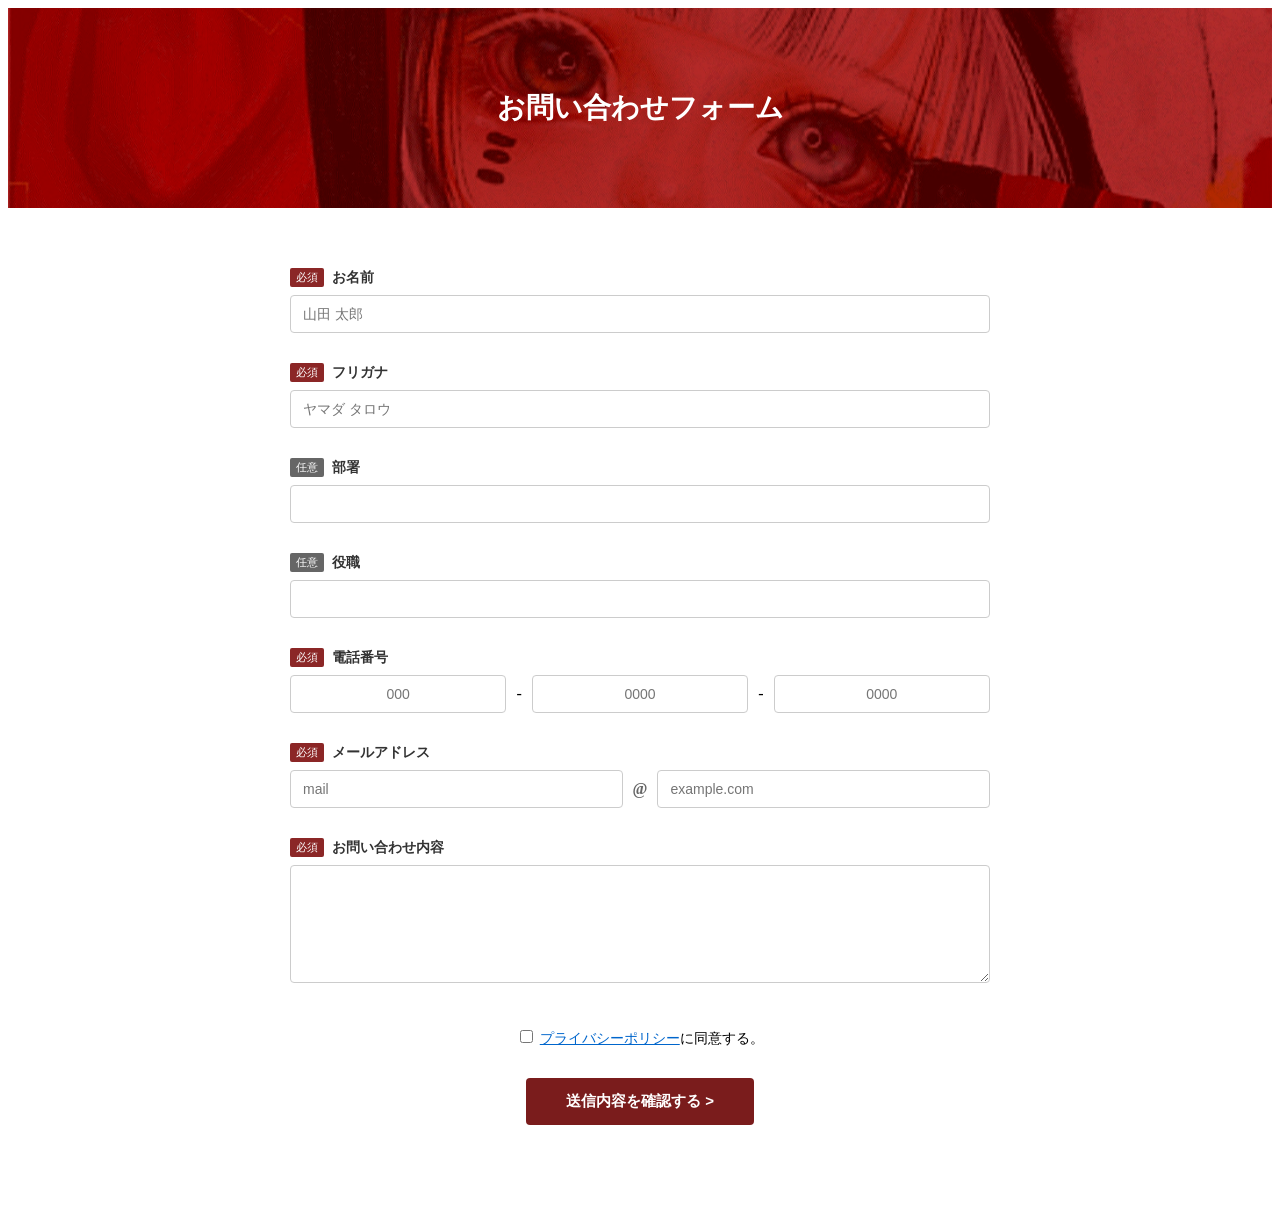
==== contact/index.html @ 7a07dc01 "Add files via upload" ====
<!DOCTYPE html>
<html lang="ja">
<head>
  <meta charset="UTF-8">
  <meta name="viewport" content="width=device-width, initial-scale=1.0">
  <title>お問い合わせ - Atelier</title>
  <!-- 既存のCSSやSCSSの読み込み（パスは環境に合わせて調整してください） -->
  <link rel="stylesheet" href="style.css">
</head>
<body>
  <!-- お問い合わせフォームのメイン部分 -->
  <main class="contact-page">
    
    <!-- ページ上部のタイトル部分 -->
    <div class="contact-hero">
      <h1>お問い合わせフォーム</h1>
    </div>

    <!-- フォーム本体 -->
    <form class="contact-form" action="#" method="POST">
      
      <!-- お名前 -->
      <div class="form-item">
        <div class="form-label-area">
          <span class="required">必須</span>
          <label for="name">お名前</label>
        </div>
        <input type="text" id="name" placeholder="山田 太郎">
      </div>

      <!-- フリガナ -->
      <div class="form-item">
        <div class="form-label-area">
          <span class="required">必須</span>
          <label for="kana">フリガナ</label>
        </div>
        <input type="text" id="kana" placeholder="ヤマダ タロウ">
      </div>

      <!-- 部署 -->
      <div class="form-item">
        <div class="form-label-area">
          <span class="optional">任意</span>
          <label for="department">部署</label>
        </div>
        <input type="text" id="department" placeholder="">
      </div>

      <!-- 役職 -->
      <div class="form-item">
        <div class="form-label-area">
          <span class="optional">任意</span>
          <label for="position">役職</label>
        </div>
        <input type="text" id="position" placeholder="">
      </div>

      <!-- 電話番号 -->
      <div class="form-item">
        <div class="form-label-area">
          <span class="required">必須</span>
          <label>電話番号</label>
        </div>
        <div class="tel-inputs">
          <input type="text" placeholder="000" maxlength="4">-
          <input type="text" placeholder="0000" maxlength="4">-
          <input type="text" placeholder="0000" maxlength="4">
        </div>
      </div>

      <!-- メールアドレス -->
      <div class="form-item">
        <div class="form-label-area">
          <span class="required">必須</span>
          <label>メールアドレス</label>
        </div>
        <div class="email-inputs">
          <input type="email" placeholder="mail">
          <span class="at">@</span>
          <input type="text" placeholder="example.com">
        </div>
      </div>

      <!-- お問い合わせ内容 -->
      <div class="form-item">
        <div class="form-label-area">
          <span class="required">必須</span>
          <label for="message">お問い合わせ内容</label>
        </div>
        <textarea id="message" rows="6"></textarea>
      </div>

      <!-- プライバシーポリシー同意 -->
      <div class="form-privacy">
        <label>
          <input type="checkbox"> <a href="#" target="_blank">プライバシーポリシー</a>に同意する。
        </label>
      </div>

      <!-- 送信ボタン -->
      <div class="form-submit">
        <button type="submit">送信内容を確認する ></button>
      </div>

    </form>
  </main>

</body>
</html>
---- contact/style.css ----
/* 全体のコンテナ */
.contact-page {
  width: 100%;
  padding-bottom: 80px;
}

/* ヘッダー画像・タイトル部分 */
.contact-hero {
  background-image: url('images/obi2.png'); /* サンプルの背景画像に合わせて調整 */
  background-size: cover;
  background-position: center;
  height: 200px;
  display: flex;
  align-items: center;
  justify-content: center;
  position: relative;
}
.contact-hero::after {
  content: '';
  position: absolute;
  top: 0; left: 0; width: 100%; height: 100%;
}
.contact-hero h1 {
  color: #ffffff;
  font-size: 28px;
  font-weight: bold;
  z-index: 1;
}

/* フォーム全体の外枠 */
.contact-form {
  max-width: 700px;
  margin: 60px auto 0;
  padding: 0 20px;
}

/* 各入力項目の行 */
.contact-form .form-item {
  margin-bottom: 30px;
}

/* 必須・任意ラベルのエリア */
.form-label-area {
  display: flex;
  align-items: center;
  gap: 8px;
  margin-bottom: 8px;
}

/* 必須タグ（赤茶色系） */
.required {
  background-color: #8B2626;
  color: #ffffff;
  font-size: 11px;
  padding: 2px 6px;
  border-radius: 2px;
}

/* 任意タグ（グレー系） */
.optional {
  background-color: #666666;
  color: #ffffff;
  font-size: 11px;
  padding: 2px 6px;
  border-radius: 2px;
}

.form-label-area label {
  font-size: 14px;
  font-weight: bold;
  color: #333333;
}

/* 入力欄（テキストボックス・テキストエリア）の共通デザイン */
.contact-form input[type="text"],
.contact-form input[type="email"],
.contact-form textarea {
  width: 100%;
  padding: 10px 12px;
  border: 1px solid #cccccc;
  border-radius: 4px;
  font-size: 14px;
  box-sizing: border-box;
  outline: none;
}
.contact-form input:focus,
.contact-form textarea:focus {
  border-color: #8B2626;
}

/* 電話番号の3分割レイアウト */
.tel-inputs {
  display: flex;
  align-items: center;
  gap: 10px;
}
.tel-inputs input {
  text-align: center;
}

/* メールアドレスのレイアウト (@マーク挟み) */
.email-inputs {
  display: flex;
  align-items: center;
  gap: 10px;
}
.email-inputs .at {
  color: #666666;
  font-weight: bold;
}

/* プライバシーポリシー */
.form-privacy {
  text-align: center;
  margin: 40px 0 30px;
  font-size: 14px;
}
.form-privacy a {
  color: #0066cc;
  text-decoration: underline;
}

/* 送信ボタン（ワインレッド系のボタン） */
.form-submit {
  text-align: center;
}
.form-submit button {
  background-color: #7A1C1C;
  color: #ffffff;
  border: none;
  padding: 14px 40px;
  font-size: 15px;
  font-weight: bold;
  border-radius: 4px;
  cursor: pointer;
  transition: opacity 0.3s;
}
.form-submit button:hover {
  opacity: 0.8;
}
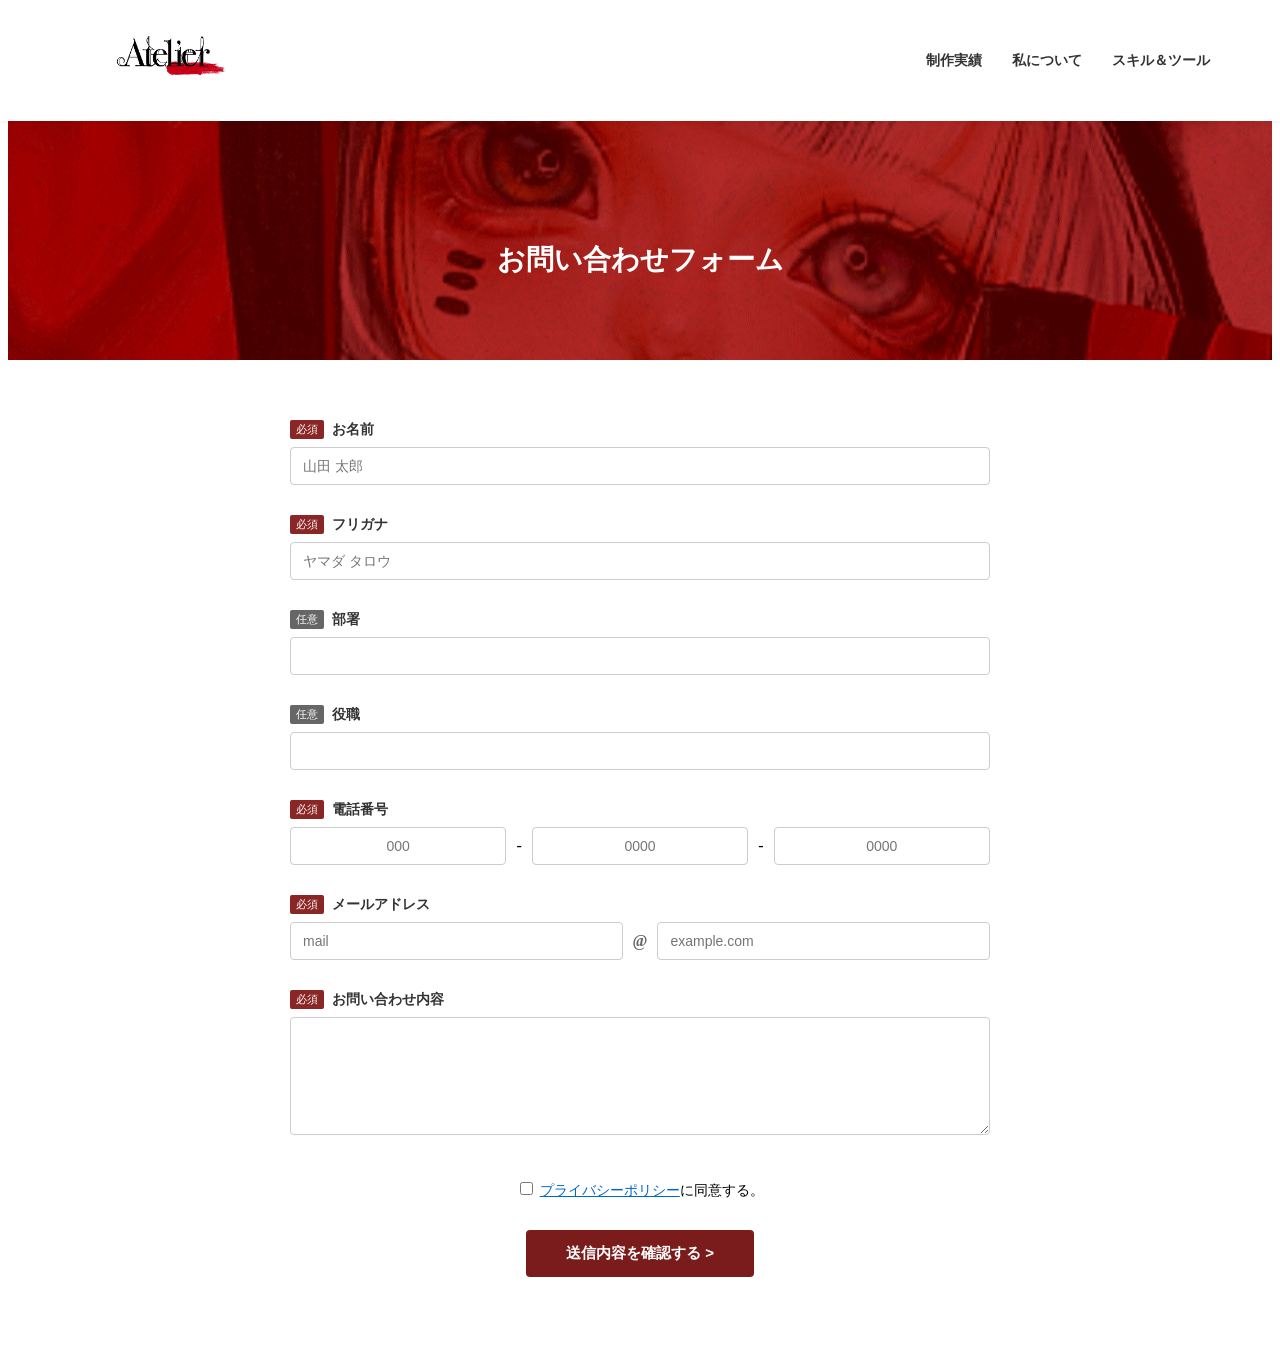
==== commit fc2822e5: "Add files via upload" ====
--- a/contact/index.html
+++ b/contact/index.html
@@ -8,6 +8,43 @@
   <link rel="stylesheet" href="style.css">
 </head>
 <body>
+      <header class="site-header">
+        <div class="header-container">
+            <!-- ロゴ -->
+            <h1 class="logo">
+                <a href="index.html"><img src="images/header.png" alt="Atelier"></a>
+            </h1>
+            
+            <!-- PC用のナビゲーション -->
+            <nav class="header-nav">
+                <ul>
+                    <li><a href="#works">制作実績</a></li>
+                    <li><a href="#about">私について</a></li>
+                    <li><a href="#skills">スキル＆ツール</a></li>
+                </ul>
+            </nav>
+            
+            <!-- スマホ用のハンバーガーメニュー（三本線） -->
+            <div class="hamburger-menu">
+                <span></span>
+                <span></span>
+                <span></span>
+            </div>
+        </div>
+
+        <!-- スマホ用のドロワーメニュー -->
+        <div class="sp-menu">
+            <div class="sp-menu-content">
+                <ul class="sp-menu-list">
+                    <li><a href="https://hi36ro2akxx-pixel.github.io/ponzuuuuuu/#works">制作実績</a></li>
+                    <li><a href="#https://hi36ro2akxx-pixel.github.io/ponzuuuuuu/#about">私について</a></li>
+                    <li><a href="#https://hi36ro2akxx-pixel.github.io/ponzuuuuuu/#skills">スキル＆ツール</a></li>
+                </ul>
+                
+            </div>
+        </div>
+    </header>
+
   <!-- お問い合わせフォームのメイン部分 -->
   <main class="contact-page">
     
--- a/contact/style.css
+++ b/contact/style.css
@@ -137,4 +137,164 @@
 }
 .form-submit button:hover {
   opacity: 0.8;
+}
+
+/* ヘッダー全体を上部に固定し、背景を白くする */
+header.site-header,
+.site-header {
+  position: fixed;
+  top: 0;
+  left: 0;
+  width: 100%;
+  background-color: #ffffff;
+  z-index: 999;
+  box-shadow: 0 2px 4px rgba(0,0,0,0.05); /* うっすら影をつけて見栄えを良くする */
+}
+
+/* ヘッダーの中身を左右に配置するコンテナ */
+.header-container {
+  max-width: 1200px;
+  margin: 0 auto;
+  padding: 15px 30px;
+  display: flex;
+  align-items: center;
+  justify-content: space-between; /* 左右に分ける */
+  box-sizing: border-box;
+}
+
+/* ロゴのサイズ調整 */
+.logo img {
+  height: 40px; /* お好みの高さに調整してください */
+  width: auto;
+}
+
+/* PC用のナビゲーションを横並びにする */
+.header-nav ul {
+  display: flex;
+  align-items: center;
+  list-style: none;
+  gap: 30px; /* メニュー同士の間隔 */
+  margin: 0;
+  padding: 0;
+}
+
+.header-nav a {
+  text-decoration: none;
+  color: #333333;
+  font-size: 14px;
+  font-weight: bold;
+}
+
+/* 右端の赤いお問い合わせボタンのデザイン */
+.header-contact-btn {
+  background-color: #8B2626; /* 赤茶色のボタン */
+  color: #ffffff !important;
+  padding: 10px 20px;
+  border-radius: 4px;
+  display: flex;
+  align-items: center;
+  gap: 8px;
+  transition: opacity 0.3s;
+}
+
+.header-contact-btn:hover {
+  opacity: 0.8;
+}
+
+/* 固定したヘッダーの下にコンテンツが潜り込まないようにする余白 */
+body {
+  margin-top: 80px; /* ヘッダーの高さに合わせて調整 */
+}
+
+/* --- スマホ用の基本設定（画面幅が狭いとき） --- */
+
+/* デフォルト（PC表示）ではスマホ用ボタンやメニューを非表示にする */
+.header-contact-btn-sp,
+.hamburger-menu,
+.sp-menu {
+  display: none;
+}
+
+/* 画面幅が狭い場合（例: 768px以下）の切り替え */
+@media screen and (max-width: 768px) {
+  
+  /* PC用のメニューを非表示にする */
+  .header-nav {
+    display: none;
+  }
+
+  /* スマホ用のお問い合わせボタンを表示する（必要に応じて） */
+  .header-contact-btn-sp {
+    display: inline-flex;
+    align-items: center;
+    background-color: #8B2626;
+    color: #ffffff;
+    padding: 8px 12px;
+    font-size: 12px;
+    border-radius: 4px;
+    text-decoration: none;
+    gap: 4px;
+  }
+
+  /* ハンバーガーメニュー（三本線）を表示する */
+  .hamburger-menu {
+    display: flex;
+    flex-direction: column;
+    justify-content: space-between;
+    width: 28px;
+    height: 20px;
+    cursor: pointer;
+    z-index: 1000;
+  }
+
+  .hamburger-menu span {
+    display: block;
+    width: 100%;
+    height: 2px;
+    background-color: #333333;
+    transition: 0.3s;
+  }
+
+  /* スマホ用ドロワーメニュー（三本線を押したときに開く全画面などのメニュー） */
+  .sp-menu {
+    position: fixed;
+    top: 0;
+    right: -100%; /* 初期状態では画面の外に隠しておく */
+    width: 100%;
+    height: 100vh;
+    background-color: rgba(255, 255, 255, 0.95);
+    display: flex;
+    justify-content: center;
+    align-items: center;
+    transition: right 0.3s ease;
+    z-index: 998;
+  }
+
+  /* メニューが開いたときのクラス（JavaScriptなどで付与する場合） */
+  .sp-menu.is-active {
+    right: 0;
+  }
+
+  .sp-menu-content {
+    text-align: center;
+  }
+
+  .sp-menu-contact-btn {
+    display: inline-flex;
+    align-items: center;
+    background-color: #8B2626;
+    color: #ffffff;
+    padding: 12px 24px;
+    font-size: 16px;
+    border-radius: 4px;
+    text-decoration: none;
+    gap: 8px;
+  }
+}
+/* body全体、またはお問い合わせページのメインビジュアルに上の余白を空ける */
+body {
+  margin-top: 80px; /* ヘッダーの高さに合わせて（70px〜90px程度で調整） */
+}
+.contact-hero {
+  padding-top: 80px; /* ヘッダーが被らないように十分な余白を空ける（数値はヘッダーの高さに合わせて調整） */
 }
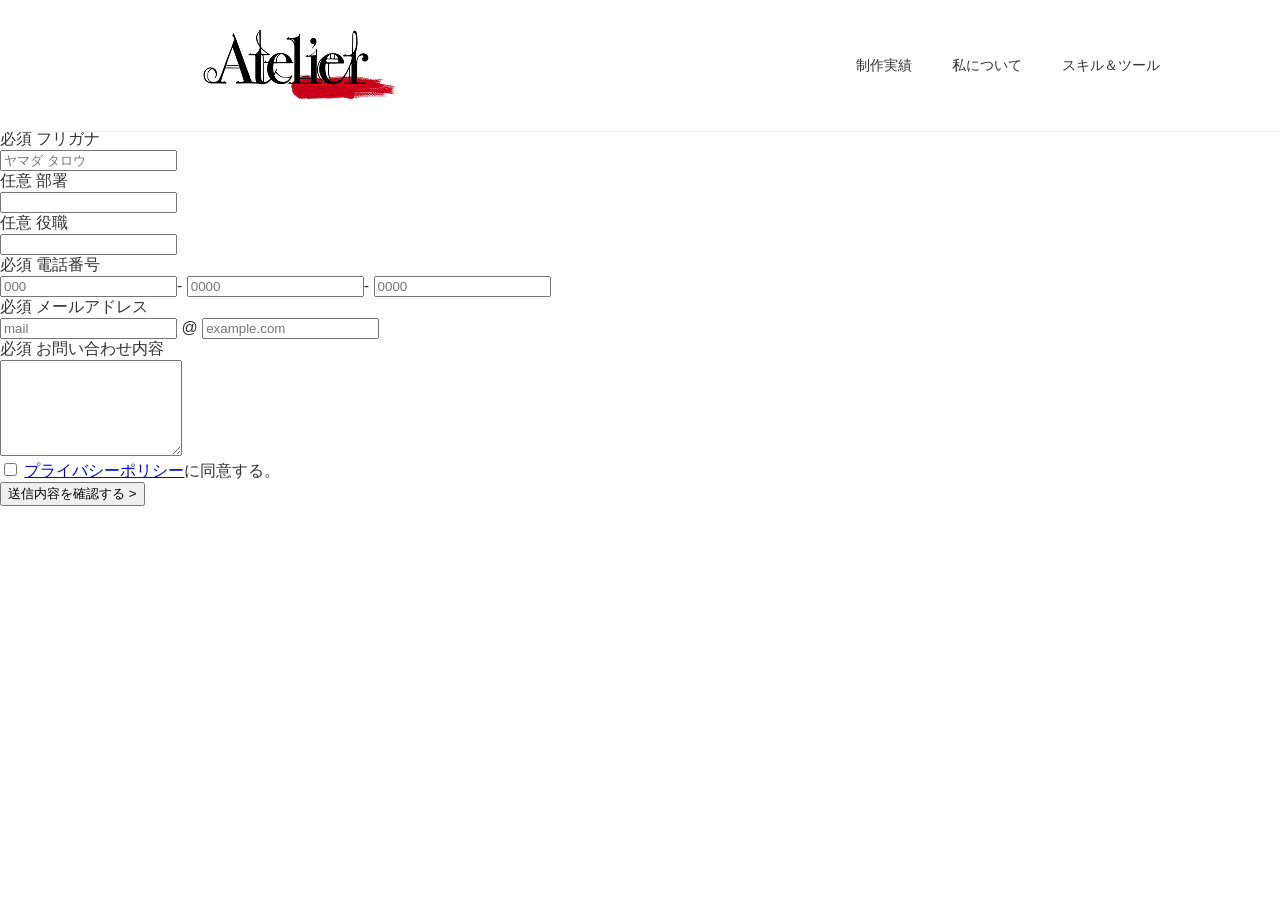
==== commit 95a46400: "Add files via upload" ====
--- a/contact/index.html
+++ b/contact/index.html
@@ -4,27 +4,27 @@
   <meta charset="UTF-8">
   <meta name="viewport" content="width=device-width, initial-scale=1.0">
   <title>お問い合わせ - Atelier</title>
-  <!-- 既存のCSSやSCSSの読み込み（パスは環境に合わせて調整してください） -->
-  <link rel="stylesheet" href="style.css">
+  <link rel="stylesheet" href="../style.css">
 </head>
 <body>
-      <header class="site-header">
+    <!-- ヘッダー -->
+    <header class="site-header">
         <div class="header-container">
             <!-- ロゴ -->
             <h1 class="logo">
-                <a href="index.html"><img src="images/header.png" alt="Atelier"></a>
+                <a href="../index.html"><img src="../images/images/header.png" alt="Atelier"></a>
             </h1>
             
             <!-- PC用のナビゲーション -->
             <nav class="header-nav">
                 <ul>
-                    <li><a href="#works">制作実績</a></li>
-                    <li><a href="#about">私について</a></li>
-                    <li><a href="#skills">スキル＆ツール</a></li>
+                    <li><a href="../index.html#works">制作実績</a></li>
+                    <li><a href="../index.html#about">私について</a></li>
+                    <li><a href="../index.html#skills">スキル＆ツール</a></li>
                 </ul>
             </nav>
             
-            <!-- スマホ用のハンバーガーメニュー（三本線） -->
+            <!-- スマホ用のハンバーガーメニュー -->
             <div class="hamburger-menu">
                 <span></span>
                 <span></span>
@@ -36,111 +36,112 @@
         <div class="sp-menu">
             <div class="sp-menu-content">
                 <ul class="sp-menu-list">
-                    <li><a href="https://hi36ro2akxx-pixel.github.io/ponzuuuuuu/#works">制作実績</a></li>
-                    <li><a href="#https://hi36ro2akxx-pixel.github.io/ponzuuuuuu/#about">私について</a></li>
-                    <li><a href="#https://hi36ro2akxx-pixel.github.io/ponzuuuuuu/#skills">スキル＆ツール</a></li>
+                    <li><a href="../index.html#works">制作実績</a></li>
+                    <li><a href="../index.html#about">私について</a></li>
+                    <li><a href="../index.html#skills">スキル＆ツール</a></li>
                 </ul>
-                
             </div>
         </div>
     </header>
 
-  <!-- お問い合わせフォームのメイン部分 -->
-  <main class="contact-page">
-    
-    <!-- ページ上部のタイトル部分 -->
-    <div class="contact-hero">
-      <h1>お問い合わせフォーム</h1>
-    </div>
+    <!-- お問い合わせフォームのメイン部分 -->
+    <main class="contact-page">
+        
+        <!-- ページ上部のタイトル部分 -->
+        <div class="contact-hero">
+            <h1>お問い合わせフォーム</h1>
+        </div>
 
-    <!-- フォーム本体 -->
-    <form class="contact-form" action="#" method="POST">
-      
-      <!-- お名前 -->
-      <div class="form-item">
-        <div class="form-label-area">
-          <span class="required">必須</span>
-          <label for="name">お名前</label>
-        </div>
-        <input type="text" id="name" placeholder="山田 太郎">
-      </div>
+        <!-- フォーム本体 -->
+        <form class="contact-form" action="#" method="POST">
+            
+            <!-- お名前 -->
+            <div class="form-item">
+                <div class="form-label-area">
+                    <span class="required">必須</span>
+                    <label for="name">お名前</label>
+                </div>
+                <input type="text" id="name" placeholder="山田 太郎">
+            </div>
 
-      <!-- フリガナ -->
-      <div class="form-item">
-        <div class="form-label-area">
-          <span class="required">必須</span>
-          <label for="kana">フリガナ</label>
-        </div>
-        <input type="text" id="kana" placeholder="ヤマダ タロウ">
-      </div>
+            <!-- フリガナ -->
+            <div class="form-item">
+                <div class="form-label-area">
+                    <span class="required">必須</span>
+                    <label for="kana">フリガナ</label>
+                </div>
+                <input type="text" id="kana" placeholder="ヤマダ タロウ">
+            </div>
 
-      <!-- 部署 -->
-      <div class="form-item">
-        <div class="form-label-area">
-          <span class="optional">任意</span>
-          <label for="department">部署</label>
-        </div>
-        <input type="text" id="department" placeholder="">
-      </div>
+            <!-- 部署 -->
+            <div class="form-item">
+                <div class="form-label-area">
+                    <span class="optional">任意</span>
+                    <label for="department">部署</label>
+                </div>
+                <input type="text" id="department" placeholder="">
+            </div>
 
-      <!-- 役職 -->
-      <div class="form-item">
-        <div class="form-label-area">
-          <span class="optional">任意</span>
-          <label for="position">役職</label>
-        </div>
-        <input type="text" id="position" placeholder="">
-      </div>
+            <!-- 役職 -->
+            <div class="form-item">
+                <div class="form-label-area">
+                    <span class="optional">任意</span>
+                    <label for="position">役職</label>
+                </div>
+                <input type="text" id="position" placeholder="">
+            </div>
 
-      <!-- 電話番号 -->
-      <div class="form-item">
-        <div class="form-label-area">
-          <span class="required">必須</span>
-          <label>電話番号</label>
-        </div>
-        <div class="tel-inputs">
-          <input type="text" placeholder="000" maxlength="4">-
-          <input type="text" placeholder="0000" maxlength="4">-
-          <input type="text" placeholder="0000" maxlength="4">
-        </div>
-      </div>
+            <!-- 電話番号 -->
+            <div class="form-item">
+                <div class="form-label-area">
+                    <span class="required">必須</span>
+                    <label>電話番号</label>
+                </div>
+                <div class="tel-inputs">
+                    <input type="text" placeholder="000" maxlength="4">-
+                    <input type="text" placeholder="0000" maxlength="4">-
+                    <input type="text" placeholder="0000" maxlength="4">
+                </div>
+            </div>
 
-      <!-- メールアドレス -->
-      <div class="form-item">
-        <div class="form-label-area">
-          <span class="required">必須</span>
-          <label>メールアドレス</label>
-        </div>
-        <div class="email-inputs">
-          <input type="email" placeholder="mail">
-          <span class="at">@</span>
-          <input type="text" placeholder="example.com">
-        </div>
-      </div>
+            <!-- メールアドレス -->
+            <div class="form-item">
+                <div class="form-label-area">
+                    <span class="required">必須</span>
+                    <label>メールアドレス</label>
+                </div>
+                <div class="email-inputs">
+                    <input type="email" placeholder="mail">
+                    <span class="at">@</span>
+                    <input type="text" placeholder="example.com">
+                </div>
+            </div>
 
-      <!-- お問い合わせ内容 -->
-      <div class="form-item">
-        <div class="form-label-area">
-          <span class="required">必須</span>
-          <label for="message">お問い合わせ内容</label>
-        </div>
-        <textarea id="message" rows="6"></textarea>
-      </div>
+            <!-- お問い合わせ内容 -->
+            <div class="form-item">
+                <div class="form-label-area">
+                    <span class="required">必須</span>
+                    <label for="message">お問い合わせ内容</label>
+                </div>
+                <textarea id="message" rows="6"></textarea>
+            </div>
 
-      <!-- プライバシーポリシー同意 -->
-      <div class="form-privacy">
-        <label>
-          <input type="checkbox"> <a href="#" target="_blank">プライバシーポリシー</a>に同意する。
-        </label>
-      </div>
+            <!-- プライバシーポリシー同意 -->
+            <div class="form-privacy">
+                <label>
+                    <input type="checkbox"> <a href="#" target="_blank">プライバシーポリシー</a>に同意する。
+                </label>
+            </div>
 
-      <!-- 送信ボタン -->
-      <div class="form-submit">
-        <button type="submit">送信内容を確認する ></button>
-      </div>
+            <!-- 送信ボタン -->
+            <div class="form-submit">
+                <button type="submit">送信内容を確認する ></button>
+            </div>
 
-    </form>
-  </main>
+        </form>
+    </main>
 
+    <!-- JSファイルの読み込み -->
+    <script src="../script.js"></script>
 </body>
 </html>
--- a/style.css
+++ b/style.css
@@ -0,0 +1,2047 @@
+/* ==========================
+   全体の基本設定
+========================== */
+body {
+    margin: 0;
+    font-family: "Hiragino Kaku Gothic ProN", "Meiryo", sans-serif;
+    color: #333;
+    background-color: #fff;
+}
+
+/* ==========================
+   ヘッダーのデザイン
+========================== */
+.header {
+    display: flex;
+    justify-content: space-between;
+    align-items: center;
+    padding: 20px 56px; 
+    background-color: #ffffff;
+    border-bottom: 1px solid #eee;
+    position: relative; 
+    z-index: 10; /* 他の要素より手前に表示 */
+}
+
+.logo img {
+    display: block;
+    max-height: 40px; 
+    width: auto;
+}
+
+.nav {
+    display: flex;
+    align-items: center;
+    gap: 32px; /* メニュー同士の間隔 */
+}
+
+.nav a {
+    text-decoration: none;
+    color: #333;
+    font-size: 14px;
+    white-space: nowrap;
+}
+
+/* ==========================
+   お問い合わせボタン
+========================== */
+.contact-btn {
+    display: inline-flex;
+    align-items: center;
+    justify-content: center;
+    background-color: #8b0000; 
+    color: #ffffff !important; 
+    text-decoration: none;     
+    font-size: 14px;           
+    font-weight: normal;       
+    padding: 8px 16px;         
+    box-sizing: border-box;
+}
+
+.mail-icon {
+    display: block;
+    height: 14px;  
+    width: auto;   
+    margin-left: 10px; /* 文字とアイコンの間の余白 */
+}
+/* メインビジュアル全体の配置 */
+
+.hero {
+    position: relative;
+    width: 100%;
+    max-width: 1440px;
+    height: 640px; 
+    overflow: hidden;
+    background-color: #8b0000;
+    display: flex;
+    align-items: center;
+    justify-content: flex-start; 
+    text-align: left; 
+    color: #fff;
+    
+    /* ★追加：パディングを含めて幅を100%以内に自動計算させる */
+    box-sizing: border-box; 
+    
+    /* ★左の余白を padding ではなく、内側のコンテンツ（.hero-content）に持たせるか、
+       あるいは padding-left をそのまま活かすなら box-sizing が必須になります */
+    padding-left: 96px; 
+
+    /* ★中央寄せにするためのマージン */
+    margin: 0 auto;
+}
+
+/* 画像の設定 */
+.hero-img {
+    position: absolute;
+    top: 0;
+    left: 0;
+    width: 100%;
+    height: 100%;
+    object-fit: cover; 
+    object-position: center center;
+    z-index: 0;
+}
+
+/* テキスト全体のコンテナ */
+.hero-content {
+    position: relative;
+    z-index: 1;
+    text-align: left; /* 中身のテキストも確実に左揃えにする */
+}
+
+/* 英語タイトル */
+.hero h1 {
+    font-family: 'Playfair Display', serif;
+    font-weight: 900;
+    font-size: 80px;
+    letter-spacing: 0.1em;
+    margin-bottom: 20px;
+    line-height: 1.1; /* タイトルの改行幅を詰める */
+}
+
+/* 日本語のサブコピー部分 */
+.hero-subtext {
+    font-size: 16px;
+    font-family: "Hiragino Kaku Gothic ProN", "Meiryo", sans-serif;
+    letter-spacing: 1.5px;
+    line-height: 1.8;
+    margin: 0;
+    text-align: left; /* 左揃えにする */
+}
+/* 制作実績セクション全体に左右160pxの余白を設定 */
+.works-section {
+    width: 100%;
+    padding: 60px 160px; /* ★ 上下60px、左右160pxの余白 */
+    background-color: #fff;
+    box-sizing: border-box; /* パディングを含めて幅を計算 */
+}
+
+/* 赤い見出しの帯（セクション幅＝余白の内側に収まる） */
+.section-title-bg {
+    width: 100%;
+    height: 100px;
+    
+    /* 背景画像のパス */
+    background-image: url('images/images/obi.png'); 
+    background-size: cover; 
+    background-position: center center;
+    
+    display: flex;
+    align-items: center;
+    justify-content: center;
+    text-align: center;
+    margin-top: 120px;
+    
+    margin-bottom: 56px; /* 帯の下のスペース */
+}
+
+/* 赤い見出しの帯の中の文字 */
+.section-title-bg h2 {
+    font-family: 'Post No Bills Colombo', sans-serif; /* 読み込んだフォントを指定 */
+    font-weight: 400; /* Regularの太さ */
+    font-size: 32px; /* Figma通りのサイズ */
+    color: #fff;
+    letter-spacing: 2px;
+    margin: 0;
+    text-shadow: 0 2px 4px rgba(0, 0, 0, 0.4); 
+}
+
+/* ヘッダー全体のスタイル */
+header, .header, .site-header {
+    position: relative;
+    width: 100%;
+    max-width: 1440px; /* メインビジュアルと同じ最大幅にする */
+    margin: 0 auto;    /* 中央寄せ */
+    display: flex;
+    justify-content: space-between; /* 左右に要素を綺麗に配置する */
+    align-items: center;
+    padding: 20px 40px; /* 左右に適度な余白を持たせる */
+    box-sizing: border-box;
+}
+
+/* もしヘッダーを固定（fixed）している場合はこちら */
+
+header, .header, .site-header {
+    position: fixed;
+    top: 0;
+    left: 0;
+    width: 100vw;
+    display: flex;
+    justify-content: space-between;
+    align-items: center;
+    padding: 20px 80px; /* 画面の端から少し内側に引っ込める */
+    box-sizing: border-box;
+    background-color: #fff;
+    z-index: 1000;
+}
+
+/* 作品リスト全体 */
+.works-list {
+    display: flex;
+    flex-direction: column;
+    gap: 60px; /* カード同士の間隔 */
+}
+
+/* 1つの作品カード（左右並び） */
+.work-card {
+    display: flex;
+    gap: 40px; /* 画像とテキストの間隔 */
+    align-items: center;
+}
+
+/* 左側の画像エリア */
+.work-image {
+    width: 50%; /* 幅の半分を占める */
+    flex-shrink: 0;
+}
+
+.work-image img {
+    width: 100%;
+    height: auto;
+    border-radius: 4px;
+    box-shadow: 0 4px 10px rgba(0, 0, 0, 0.05);
+}
+
+/* 右側の情報エリア */
+.work-info {
+    width: 50%;
+}
+
+/* カテゴリ（Webサイト） */
+.work-category {
+    font-size: 12px;
+    color: #666;
+    margin-bottom: 8px;
+    font-family: "Hiragino Kaku Gothic ProN", "Meiryo", sans-serif;
+}
+
+/* タイトル */
+.work-title {
+    font-size: 20px;
+    font-weight: bold;
+    color: #333;
+    margin-bottom: 16px;
+    font-family: "Hiragino Kaku Gothic ProN", "Meiryo", sans-serif;
+}
+
+/* 説明文 */
+.work-text {
+    font-size: 14px;
+    color: #555;
+    line-height: 1.8;
+    margin-bottom: 20px;
+    font-family: "Hiragino Kaku Gothic ProN", "Meiryo", sans-serif;
+}
+
+/* タグのリスト */
+.work-tags {
+    display: flex;
+    flex-wrap: wrap;
+    gap: 8px;
+    list-style: none;
+    padding: 0;
+    margin: 0 0 24px 0;
+}
+
+.work-tags li {
+    font-size: 11px;
+    color: #444;
+    border: 1px solid #ccc;
+    padding: 4px 10px;
+    border-radius: 2px;
+    background-color: #fff;
+}
+
+/* サイトを見るボタン */
+.work-button {
+    display: inline-flex;
+    align-items: center;
+    gap: 10px;
+    padding: 10px 24px;
+    border: 1px solid #333;
+    color: #333;
+    text-decoration: none;
+    font-size: 14px;
+    font-weight: bold;
+    transition: background-color 0.3s, color 0.3s;
+}
+
+.work-button:hover {
+    background-color: #333;
+    color: #fff;
+}
+/* 制作実績セクション全体（または作品リストを囲むコンテナ） */
+.works-section {
+    width: 100%;
+    padding: 60px 160px; /* ★ 上下60px、左右160pxの余白を設定 */
+    background-color: #fff;
+    box-sizing: border-box; /* パディングを含めて幅を計算する */
+}
+/* 作品リスト全体、またはカードを囲む部分に左右160pxの余白を入れる */
+.works-list {
+    display: flex;
+    flex-direction: column;
+    gap: 60px; /* カード同士の間隔 */
+    padding: 0 160px; /* ★ここに左右160pxの余白を追加 */
+    box-sizing: border-box; /* 幅の計算にパディングを含める */
+}
+.works-container {
+    width: 100%;
+    padding: 0 160px; /* ★ここでまとめて左右160pxの余白を作る */
+    box-sizing: border-box;
+}
+/* サイトを見るボタン（元の形に影だけ追加） */
+.work-button {
+    display: inline-flex;
+    align-items: center;
+    justify-content: space-between; /* 文字と矢印を左右に分ける場合 */
+    gap: 10px;
+    padding: 10px 24px;
+    border: 1px solid #333;
+    color: #333;
+    text-decoration: none;
+    font-size: 14px;
+    font-weight: bold;
+    background-color: #fff;
+    transition: background-color 0.3s, color 0.3s;
+    
+    /* ★ここを追加：Figmaのようなふんわりした影をつける */
+    box-shadow: 0 4px 6px rgba(0, 0, 0, 0.08); 
+}
+
+.work-button:hover {
+    background-color: #333;
+    color: #fff;
+}
+/* 影をつけるスタイル */
+.shadow-btn {
+    box-shadow: 0 4px 6px rgba(0,0,0,0.1);
+}
+/* 画像エリアの親を基準にするために相対位置にする */
+.work-image {
+    position: relative;
+    width: 50%; 
+    flex-shrink: 0;
+}
+
+.work-image img {
+    width: 100%;
+    height: auto;
+    display: block;
+    border-radius: 4px;
+    box-shadow: 0 4px 10px rgba(0, 0, 0, 0.05);
+}
+
+/* ★画像の上に重ねるエリアのCSS */
+.banner-overlay {
+    position: absolute;
+    top: 0;
+    left: 0;
+    width: 100%;
+    height: 100%;
+    display: flex;
+    flex-direction: column;
+    justify-content: center; /* 縦方向の中央揃え（必要に応じて調整） */
+    padding-left: 40px;      /* 左からの余白 */
+    box-sizing: border-box;
+    color: #ffffff;          /* 文字色を白に */
+}
+
+/* 「All Works」の文字 */
+.banner-sub {
+    font-size: 16px;
+    font-weight: bold;
+    margin-bottom: 8px;
+    letter-spacing: 1px;
+}
+
+/* 「すべての色彩と、不協和音。」の文字 */
+.banner-main {
+    font-size: 20px;
+    font-weight: bold;
+    margin-bottom: 20px;
+}
+
+/* 「作品一覧を見る」のボタン風リンク */
+.banner-btn {
+    display: inline-block;
+    width: fit-content;
+    padding: 8px 20px;
+    background-color: #ffffff;
+    color: #000000;
+    text-decoration: none;
+    font-size: 13px;
+    font-weight: bold;
+    border-radius: 2px;
+    box-shadow: 0 2px 4px rgba(0,0,0,0.2);
+}
+/* 作品タイトルの文字サイズを20pxに固定する */
+.work-title {
+    font-size: 20px !important; /* 他のスタイルに負けないようにする */
+    font-weight: bold;
+    color: #333;
+    margin-bottom: 16px;
+    font-family: "Hiragino Kaku Gothic ProN", "Meiryo", sans-serif;
+}
+/* --- 共通のスタイルはそのままお使いください --- */
+
+/* 【修正】画像エリア：文字を重ねるために相対位置にする */
+.work-image {
+    position: relative;
+    width: 50%; 
+    flex-shrink: 0;
+}
+
+.work-image img {
+    width: 100%;
+    height: auto;
+    display: block; /* 下の隙間を消す */
+    border-radius: 4px;
+    box-shadow: 0 4px 10px rgba(0, 0, 0, 0.05);
+}
+
+/* 【追加・修正】画像の上に重ねるエリアのCSS */
+.banner-overlay {
+    position: absolute;
+    top: 0;
+    left: 0;
+    width: 100%;
+    height: 100%;
+    display: flex;
+    flex-direction: column;
+    justify-content: center; /* 縦方向の中央揃え */
+    padding-left: 40px;      /* 左からの余白 */
+    box-sizing: border-box;
+    color: #ffffff;          /* 文字色を白に */
+}
+
+/* 【追加】「All Works」の文字（大きく） */
+.banner-sub {
+    font-size: 20px; /* Figmaに合わせて大きく */
+    font-weight: bold;
+    margin-bottom: 8px;
+    letter-spacing: 1px;
+}
+
+/* 【追加】「すべての色彩と、不協和音。」の文字（小さく） */
+.banner-main {
+    font-size: 14px; /* Figmaに合わせて小さく */
+    font-weight: normal;
+    margin-bottom: 24px;
+}
+
+/* 【追加】「作品一覧を見る」のボタン（黒背景に白文字） */
+.banner-btn {
+    display: inline-block;
+    width: fit-content;
+    padding: 10px 24px;
+    background-color: #000000; /* 黒い背景 */
+    color: #ffffff;            /* 白い文字 */
+    text-decoration: none;
+    font-size: 13px;
+    font-weight: bold;
+    border: 1px solid #000000;
+    border-radius: 2px;
+    transition: background-color 0.3s, color 0.3s;
+}
+
+.banner-btn:hover {
+    background-color: #ffffff;
+    color: #000000;
+}
+
+/* 【修正】右側のメインタイトル（20pxに固定） */
+.work-title {
+    font-size: 20px !important; /* 他のスタイルに負けないようにする */
+    font-weight: bold;
+    color: #333;
+    margin-bottom: 16px;
+    font-family: "Hiragino Kaku Gothic ProN", "Meiryo", sans-serif;
+}
+/* 画像内の「作品一覧を見る」ボタンのサイズ指定 */
+.banner-btn {
+    display: flex;             /* 中の文字を中央に配置するため */
+    align-items: center;       /* 縦方向の中央揃え */
+    justify-content: center;   /* 横方向の中央揃え */
+    width: 120px;              /* ★横幅を120pxに指定 */
+    height: 31px;              /* ★高さを31pxに指定 */
+    padding: 0;                /* パディングをリセット */
+    background-color: #ffffff; /* 黒い背景 */
+    color: #000000;            /* 白い文字 */
+    text-decoration: none;
+    font-size: 12px;           /* ボタン内の文字サイズ（必要に応じて調整） */
+    font-weight: bold;
+    border: 1px solid #000000;
+    box-sizing: border-box;    /* 幅・高さにボーダーを含める */
+    transition: background-color 0.3s, color 0.3s;
+}
+
+.banner-btn:hover {
+    background-color: #ffffff;
+    color: #000000;
+}
+/* 「All Works」のフォントサイズ調整 */
+.banner-sub {
+    font-size: 20px; /* ★ここでお好みの大きさに調整してください */
+    font-weight: bold;
+    margin-bottom: 1px;
+    letter-spacing: 1px;
+}
+
+/* 「すべての色彩と、不協和音。」のフォントサイズ調整 */
+.banner-main {
+    font-size: 14px; /* ★ここでお好みの大きさに調整してください */
+    font-weight: normal;
+    margin-bottom: 24px;
+}
+/* 作品カード全体を囲むコンテナを縦並びにして、間隔を42pxにする */
+.works-container {
+    width: 100%;
+    padding: 0 160px;
+    box-sizing: border-box;
+    
+    /* ★ここを追加して縦並び＆42pxにする */
+    display: flex;
+    flex-direction: column;
+    gap: 42px !important; 
+}
+/* 紫のバナー専用の重ね合わせエリア */
+.pet-banner-overlay {
+    position: absolute;
+    top: -50px;
+    left: 0;
+    width: 100%;
+    height: 100%;
+    display: flex;
+    flex-direction: column;
+    justify-content: center; /* 縦方向の中央揃え */
+    padding-left: 200px;      /* 左からの余白 */
+    box-sizing: border-box;
+    color: #ffffff;
+}
+
+/* 「その一瞬を、色づけて。」 */
+.pet-banner-title {
+    font-size: 20px;
+    font-weight: bold;
+    margin: 0 0 8px 0;
+}
+
+/* 「Pet Illustration & Design」 */
+.pet-banner-sub {
+    font-size: 14px;
+    font-weight: normal;
+    margin: 0 0 20px 0;
+    color: #ffffff;
+}
+
+/* 「制作について詳しく」のボタン */
+.pet-banner-btn {
+    display: flex;
+    align-items: center;
+    justify-content: center;
+    width: 140px;              /* ボタンの幅 */
+    height: 36px;              /* ボタンの高さ */
+    background-color: #ffffff; /* 白背景 */
+    color: #000000;            /* 黒文字 */
+    text-decoration: none;
+    font-size: 12px;
+    font-weight: bold;
+    border-radius: 2px;
+    box-shadow: 0 2px 4px rgba(0,0,0,0.1);
+    transition: background-color 0.3s, color 0.3s;
+}
+
+.pet-banner-btn:hover {
+    background-color: #000000;
+    color: #ffffff;
+}
+/* 紫のバナー専用の重ね合わせエリア（全体） */
+.pet-banner-overlay {
+    position: absolute;
+    top: 0;
+    left: 0;
+    width: 100%;
+    height: 100%;
+    
+    /* ★中央揃えを解除 */
+    display: flex;
+    justify-content: flex-start; 
+    align-items: flex-start;    
+
+    /* ★文字とボタンのブロック全体の位置調整（Figmaに合わせて微調整してください） */
+    padding-top: 100px;  /* 上からの余白 */
+    padding-left: 230px; /* 左からの余白（右への移動） */
+    box-sizing: border-box;
+    color: #ffffff;
+}
+
+/* ★文字とボタンをまとめたブロック */
+.pet-text-block {
+    display: flex;
+    flex-direction: column; /* 縦並びにする */
+    gap: 10px;             /* 要素（タイトル・サブ・ボタン）ごとの間隔 */
+    text-align: left;      /* 左揃え */
+}
+
+/* 「その一瞬を、色づけて。」 */
+.pet-banner-title {
+    font-size: 20px;
+    font-weight: bold;
+    margin: 0; /* マージンをリセットしてgapで管理 */
+}
+
+/* 「Pet Illustration & Design」 */
+.pet-banner-sub {
+    font-size: 14px;
+    font-weight: normal;
+    margin: 0; 
+    color: #ffffff;
+    margin-bottom: 20px; /* ボタンとの間にさらに余白を入れる場合 */
+}
+
+/* 「制作について詳しく」のボタン */
+.pet-banner-btn {
+    display: flex;
+    align-items: center;
+    justify-content: center;
+    width: 140px;              
+    height: 36px;              
+    background-color: #ffffff; 
+    color: #000000;            
+    text-decoration: none;
+    font-size: 12px;
+    font-weight: bold;
+    border-radius: 2px;
+    box-shadow: 0 2px 4px rgba(0,0,0,0.1);
+    transition: background-color 0.3s, color 0.3s;
+}
+
+.pet-banner-btn:hover {
+    background-color: #000000;
+    color: #ffffff;
+}
+/* プロフィール用のカード（画像を上揃えにする） */
+.profile-card {
+    align-items: flex-start !important; 
+}
+
+/* プロフィール名（永嶋 杏月）のフォントサイズ調整 */
+.profile-name {
+    font-size: 24px !important;
+    margin-bottom: 20px !important;
+}
+/* スキルセクション全体の微調整 */
+.skill-section {
+    margin-bottom: 80px; /* 帯の下の大きな余白 */
+}
+
+.skill-container {
+    margin-bottom: 120px; /* セクション全体の終わりの余白 */
+    gap: 40px;            /* スキル項目ごとの間隔 */
+}
+
+/* 「Webサイトデザイン／バナー制作」などのカテゴリ見出し */
+.skill-category-title {
+    font-size: 20px;
+    font-weight: bold;
+    color: #333;
+    margin: 0 0 24px 0; /* 下のカードとの間隔 */
+    text-align: center;
+    font-family: "Hiragino Kaku Gothic ProN", "Meiryo", sans-serif;
+}
+
+/* スキルカードの画像とテキストの配置調整（左右並び） */
+.skill-card {
+    align-items: flex-start !important; /* 上揃え */
+    gap: 30px;                          /* 画像とテキストの間隔 */
+}
+
+/* 画像エリアの幅（Figmaに合わせて少し広げる） */
+.skill-image-wide {
+    width: 40%; /* 画像を少し小さくしてテキストを広くする例 */
+}
+
+/* テキストエリアの幅 */
+.skill-info-wide {
+    width: 60%;
+}
+
+/* スキル項目名（Figma） */
+.skill-item-title {
+    font-size: 20px;
+    font-weight: bold;
+    margin-bottom: 12px;
+    color: #333;
+    font-family: "Hiragino Kaku Gothic ProN", "Meiryo", sans-serif;
+}
+
+/* スキル説明文 */
+.skill-text {
+    font-size: 14px;
+    line-height: 1.8;
+    color: #333;
+    margin: 0;
+    font-family: "Hiragino Kaku Gothic ProN", "Meiryo", sans-serif;
+}
+/* 「Webサイトデザイン／バナー制作」「コーディング」の見出しデザイン */
+.skill-category-title {
+    font-size: 20px;
+    font-weight: bold;
+    color: #B90F0F;          /* ★Figma通りの赤い文字色に指定 */
+    text-align: center;
+    margin: 60px 0 30px 0;   /* 上下の余白 */
+    font-family: "Hiragino Kaku Gothic ProN", "Meiryo", sans-serif;
+    
+    /* 両脇のラインを引くためのスタイル */
+    display: flex;
+    align-items: center;
+    justify-content: center;
+    gap: 20px;               /* 文字と線の間の隙間 */
+}
+
+/* 見出しの両脇に伸びる赤い線 */
+.skill-category-title::before,
+.skill-category-title::after {
+    content: "";
+    flex: 1;                 /* 左右いっぱいに線を伸ばす */
+    height: 2px;             /* 線の太さ */
+    background-color: #B90F0F; /* ★Figma通りの赤い線の色 */
+}
+/* その他ツールの2列×2行グリッド設定 */
+.other-tools-grid {
+    display: grid;
+    grid-template-columns: repeat(2, 1fr); /* 2列に均等配置 */
+    gap: 40px 60px; /* カード同士の縦・横の間隔 */
+    margin-top: 30px;
+}
+
+/* 各ツールカードのデザイン */
+.tool-card {
+    display: flex;
+    flex-direction: column;
+}
+
+/* アイコンとツール名が入るヘッダー部分 */
+.tool-header {
+    display: flex;
+    align-items: center;
+    gap: 16px; /* アイコンと名前の間隔 */
+    padding-bottom: 12px;
+    margin-bottom: 16px;
+}
+
+/* ツールアイコンの大きさ調整 */
+.tool-icon {
+    width: 32px;
+    height: 32px;
+    object-fit: contain;
+}
+
+/* ツール名（Slack, VS Codeなど） */
+.tool-name {
+    font-size: 18px;
+    font-weight: bold;
+    color: #333;
+    margin: 0;
+    font-family: "Hiragino Kaku Gothic ProN", "Meiryo", sans-serif;
+}
+
+/* ツールの説明文 */
+.tool-text {
+    font-size: 14px;
+    line-height: 1.8;
+    color: #333;
+    margin: 0;
+    font-family: "Hiragino Kaku Gothic ProN", "Meiryo", sans-serif;
+}
+/* ツールアイコンの大きさを 96px に変更 */
+.tool-icon {
+    width: 96px;
+    height: 96px;
+    object-fit: contain;
+}
+/* その他ツールの2列×2行グリッド設定 */
+.other-tools-grid {
+    display: grid;
+    grid-template-columns: repeat(2, 1fr);
+    gap: 40px 60px;
+    margin-top: 30px;
+}
+
+/* 各ツールカード（左に画像、右にテキストを配置） */
+.tool-card {
+    display: flex;
+    align-items: flex-start;
+    gap: 20px;
+}
+
+/* 左側のアイコンエリア */
+.tool-icon-area {
+    flex-shrink: 0;
+}
+
+/* アイコンの大きさを96pxに固定 */
+.tool-icon {
+    width: 96px;
+    height: 96px;
+    object-fit: contain;
+}
+
+/* 右側のテキストエリア */
+.tool-info-area {
+    flex-grow: 1;
+}
+
+/* ツール名 */
+.tool-name {
+    font-size: 18px;
+    font-weight: bold;
+    color: #333;
+    margin: 0;
+    font-family: "Hiragino Kaku Gothic ProN", "Meiryo", sans-serif;
+}
+
+/* ツールの説明文 */
+.tool-text {
+    font-size: 14px;
+    line-height: 1.8;
+    color: #333;
+    margin: 0;
+    font-family: "Hiragino Kaku Gothic ProN", "Meiryo", sans-serif;
+}
+/* 各ツールカード（左に画像、右に文字をきれいに並べる） */
+.tool-card {
+    display: flex;
+    flex-direction: row; /* 横並びにする */
+    align-items: flex-start; /* 上揃え */
+    gap: 20px; /* 画像と右側のテキストの間隔 */
+}
+
+/* 左側のアイコンエリアの固定 */
+.tool-icon-area {
+    flex-shrink: 0;
+}
+
+/* アイコンのサイズを96pxに固定 */
+.tool-icon {
+    width: 96px;
+    height: 96px;
+    object-fit: contain;
+}
+
+/* 右側のテキストエリア */
+.tool-info-area {
+    flex-grow: 1;
+}
+
+
+
+/* ツール名 */
+.tool-name {
+    font-size: 18px;
+    font-weight: bold;
+    color: #333;
+    margin: 0;
+    font-family: "Hiragino Kaku Gothic ProN", "Meiryo", sans-serif;
+}
+
+/* ツールの説明文 */
+.tool-text {
+    font-size: 14px;
+    line-height: 1.8;
+    color: #333;
+    margin: 0;
+    font-family: "Hiragino Kaku Gothic ProN", "Meiryo", sans-serif;
+}
+/* ========================================== */
+/* フッター全体のスタイル */
+/* ========================================== */
+.site-footer {
+    margin-top: 100px;
+    width: 100%;
+}
+
+/* 赤い背景のナビゲーション帯 */
+.site-footer .footer-nav-bg {
+    background-color: #B90F0F !important; /* 赤色の背景を強制適用 */
+    padding: 20px 0;
+    width: 100%;
+}
+
+/* メニューを横並びにする */
+.site-footer .footer-links {
+    list-style: none !important;
+    display: flex !important;
+    justify-content: center !important;
+    align-items: center !important;
+    gap: 40px !important;
+    margin: 0 !important;
+    padding: 0 !important;
+}
+
+/* フッターのリンク文字 */
+.site-footer .footer-links a {
+    color: #ffffff !important;
+    text-decoration: none !important;
+    font-size: 14px;
+    font-family: "Hiragino Kaku Gothic ProN", "Meiryo", sans-serif;
+    display: inline-flex;
+    align-items: center;
+    gap: 6px;
+}
+
+/* お問い合わせのメール画像サイズ */
+.site-footer .footer-mail-icon {
+    width: 16px;
+    height: 16px;
+    object-fit: contain;
+}
+
+/* 一番下のグレーのコピーライト帯 */
+.site-footer .footer-copyright {
+    background-color: #555555 !important; /* グレーの背景 */
+    text-align: center !important;
+    padding: 16px 0 !important;
+    width: 100% !important;
+}
+
+.site-footer .footer-copyright p {
+    color: #ffffff !important;
+    font-size: 12px !important;
+    margin: 0 !important;
+    font-family: "Hiragino Kaku Gothic ProN", "Meiryo", sans-serif;
+}
+
+/* ========================================== */
+/* PC版：ヘッダー全体のレイアウト（Figma再現） */
+/* ========================================== */
+.site-header {
+    width: 100%;
+    background-color: #ffffff;
+    border-bottom: 1px solid #eee;
+    position: relative;
+    z-index: 1000;
+}
+
+.header-container {
+    max-width: 1440px; /* メインビジュアルと同じ幅に合わせる */
+    margin: 0 auto;
+    display: flex;
+    justify-content: space-between; /* 左右に綺麗に配置 */
+    align-items: center;
+    padding: 20px 80px; /* 画面の端から適度な余白を取る */
+    box-sizing: border-box;
+}
+
+/* ロゴのスタイル */
+.logo {
+    margin: 0;
+}
+
+.logo img {
+    display: block;
+    height: 71px; /* Figmaのサイズ感に合わせて調整 */
+    width: auto;
+}
+
+/* PC用のナビゲーションメニュー */
+.header-nav ul {
+    display: flex;
+    align-items: center;
+    list-style: none;
+    margin: 0;
+    padding: 0;
+    gap: 40px; /* メニュー同士の間隔 */
+}
+
+.header-nav ul li a {
+    text-decoration: none;
+    color: #333333;
+    font-size: 14px;
+    font-family: "Hiragino Kaku Gothic ProN", "Meiryo", sans-serif;
+}
+
+/* お問い合わせボタン（メニュー内） */
+.header-contact-btn {
+    display: inline-flex !important;
+    align-items: center;
+    background-color: #B90F0F !important;
+    color: #ffffff !important;
+    padding: 8px 16px;
+    border-radius: 2px;
+    text-decoration: none;
+}
+
+.header-contact-btn img.mail-icon {
+    width: 14px;
+    height: auto;
+    margin-left: 6px;
+}
+
+/* PC版ではスマホ用ハンバーガーは非表示 */
+.hamburger-menu {
+    display: none !important;
+}
+/* ========================================== */
+/* PC版：ヘッダーとメインビジュアルを左右いっぱいに広げる修正 */
+/* ========================================== */
+
+/* ヘッダー全体を画面幅いっぱいにする */
+.site-header {
+    width: 100% !important;
+    background-color: #ffffff !important;
+    box-sizing: border-box !important;
+}
+
+/* ヘッダーの中身を左右の端まで広げる（左右の余白を調整） */
+.header-container {
+    max-width: 100% !important;
+    width: 100% !important;
+    margin: 0 !important;
+    padding: 20px 50px !important; /* 好みに合わせて左右の余白を変更できます */
+    display: flex !important;
+    justify-content: space-between !important;
+    align-items: center !important;
+    box-sizing: border-box !important;
+}
+
+/* メインビジュアルも画面幅いっぱいに広げる */
+.hero {
+    width: 100% !important;
+    max-width: 100% !important;
+    margin: 0 !important;
+}
+/* ========================================== */
+/* PC版：ロゴのサイズをFigma（高さ71px基準）に合わせる */
+/* ========================================== */
+.logo img {
+    height: 71px !important;
+    width: auto !important;
+    max-height: none !important;
+    display: block !important;
+}
+
+/* ヘッダー全体のパディングもロゴの高さに合わせて調整 */
+.header-container {
+    padding: 10px 40px !important;
+    display: flex !important;
+    justify-content: space-between !important;
+    align-items: center !important;
+}
+/* ========================================== */
+/* ヘッダーを画面トップに固定する */
+/* ========================================== */
+.site-header {
+    position: fixed !important;
+    top: 0 !important;
+    left: 0 !important;
+    width: 100% !important;
+    z-index: 9999 !important; /* 他の要素の下に隠れないように最前面にする */
+    background-color: #ffffff !important;
+}
+
+/* ヘッダーが固定されて上の空間が空くため、メインビジュアルにヘッダーの高さ分の余白（または上マージン）を持たせる */
+.hero {
+    margin-top: 90px !important; /* ヘッダーの高さに合わせて調整してください */
+}
+
+/* ========================================== */
+/* スマートフォン用レスポンシブ対応（画面幅599px以下） */
+/* ========================================== */
+@media screen and (max-width: 599px) {
+
+    /* 1. ヘッダーをスマホ用に調整（ロゴとハンバーガーメニュー） */
+    .site-header {
+        position: fixed !important;
+        top: 0 !important;
+        left: 0 !important;
+        width: 100% !important;
+        z-index: 9999 !important;
+        background-color: #ffffff !important;
+        padding: 10px 15px !important;
+        box-sizing: border-box !important;
+    }
+
+    .header-container {
+        display: flex !important;
+        justify-content: space-between !important;
+        align-items: center !important;
+        width: 100% !important;
+        max-width: 100% !important;
+        margin: 0 !important;
+        padding: 0 !important;
+    }
+
+    .logo img {
+        height: 32px !important; /* スマホ用ロゴの高さ */
+        width: auto !important;
+    }
+
+    /* PC用メニューを隠し、ハンバーガーメニューを表示 */
+    .header-nav {
+        display: none !important;
+    }
+
+    .hamburger-menu {
+        display: flex !important;
+        flex-direction: column !important;
+        justify-content: space-between !important;
+        width: 24px !important;
+        height: 16px !important;
+        cursor: pointer !important;
+    }
+
+    .hamburger-menu span {
+        display: block !important;
+        width: 100% !important;
+        height: 2px !important;
+        background-color: #B90F0F !important;
+        border-radius: 2px !important;
+    }
+
+    /* 2. メインビジュアル（スマホ用画像に切り替え & 固定ヘッダー分の余留め） */
+    .hero {
+        width: 100vw !important;
+        max-width: 100vw !important;
+        margin-top: 55px !important; /* 固定ヘッダーの高さ分の余白 */
+        height: 394px !important;
+        background-image: url('images/images/sptop.png') !important;
+        background-size: cover !important;
+        background-position: center !important;
+        background-repeat: no-repeat !important;
+        position: relative !important;
+        left: 50% !important;
+        right: 50% !important;
+        margin-left: -50vw !important;
+        margin-right: -50vw !important;
+    }
+
+    .hero-img {
+        display: none !important; /* PC用画像を非表示 */
+    }
+
+    .hero-content {
+        position: absolute !important;
+        top: 55% !important;
+        left: 8% !important;
+        transform: translateY(-50%) !important;
+        width: 85% !important;
+        text-align: left !important;
+    }
+
+    .hero h1 {
+        font-size: 40px !important;
+        line-height: 1.1 !important;
+        margin-bottom: 10px !important;
+    }
+
+    .hero-subtext {
+        font-family: "Noto Sans JP", sans-serif !important;
+        font-weight: 900 !important; /* Black（太字） */
+        font-size: 14px !important;
+        line-height: 1.5 !important;
+        color: #ffffff !important;
+        
+        /* もう少し下に下げるための調整（必要に応じて数値は微調整してください） */
+        margin-top: 15px !important; 
+    }
+
+    /* 3. 各作品カード・セクションのスマホ縦並び・幅合わせ */
+    .works-container {
+        padding: 0 15px !important;
+        width: 100% !important;
+        box-sizing: border-box !important;
+    }
+
+    .work-card {
+        flex-direction: column !important;
+        gap: 20px !important;
+        margin-bottom: 40px !important;
+    }
+
+    .work-image,
+    .work-info {
+        width: 100% !important;
+    }
+
+    /* 赤いセクションの見出し帯を画面端まで広げる */
+    .works-section {
+        padding: 0 !important;
+        margin: 30px 0 20px 0 !important;
+    }
+
+    .section-title-bg {
+        width: 100vw !important;
+        max-width: 100vw !important;
+        position: relative !important;
+        left: 50% !important;
+        right: 50% !important;
+        margin-left: -50vw !important;
+        margin-right: -50vw !important;
+        height: 45px !important;
+        display: flex !important;
+        align-items: center !important;
+        justify-content: center !important;
+    }
+
+    .section-title-bg h2 {
+        font-size: 15px !important;
+    }
+
+    /* 4. スキルのその他ツールグリッドをスマホで1列にする */
+    .other-tools-grid {
+        grid-template-columns: 1fr !important;
+        gap: 20px !important;
+    }
+
+    .tool-card {
+        flex-direction: column !important;
+        align-items: center !important;
+        text-align: center !important;
+    }
+
+    /* 5. フッターの調整 */
+    .site-footer .footer-links {
+        gap: 15px !important;
+        flex-wrap: wrap !important;
+        justify-content: center !important;
+    }
+}
+/* ========================================== */
+/* 赤い見出し帯の修正（両端に余白を持たせ、上下に22pxの余白を設定） */
+/* ========================================== */
+@media screen and (max-width: 599px) {
+
+    /* 帯を画面端まで広げる指定を解除し、他のコンテンツと同じコンテナ内に収める */
+    .works-section {
+        padding: 0 15px !important; /* 左右の余白 */
+        margin-top: 22px !important;
+        margin-bottom: 22px !important;
+        width: 100% !important;
+        box-sizing: border-box !important;
+    }
+
+    .section-title-bg {
+        width: 100% !important;
+        max-width: 100% !important;
+        position: static !important; /* 画面端からはみ出させる指定をリセット */
+        left: auto !important;
+        right: auto !important;
+        margin-left: 0 !important;
+        margin-right: 0 !important;
+        
+        /* 上下の余白（パディング）を22pxに指定 */
+        padding-top: 22px !important;
+        padding-bottom: 22px !important;
+        height: auto !important;
+        
+        display: flex !important;
+        align-items: center !important;
+        justify-content: center !important;
+        box-sizing: border-box !important;
+    }
+
+    .section-title-bg h2 {
+        font-size: 15px !important;
+    }
+}
+/* ========================================== */
+/* スマホ版：作品カードの見出しタイトルのサイズ調整 */
+/* ========================================== */
+@media screen and (max-width: 599px) {
+    /* クラス名は実際のHTMLに合わせて適宜調整してください（例：.work-info h3 や .work-title など） */
+    .work-info h3,
+    .work-card h3,
+    .work-title {
+        font-size: 14px !important; /* Figmaのサイズ感に合わせて調整 */
+        line-height: 1.4 !important;
+    }
+}
+/* ========================================== */
+/* スマホ版：バナー内のテキストを右揃えにしてFigmaに合わせる */
+/* ========================================== */
+@media screen and (max-width: 599px) {
+    
+    /* テキストブロック全体を右揃えに変更 */
+    .pet-text-block {
+        align-items: flex-end !important; /* 右側に寄せる */
+        text-align: right !important; /* テキストを右揃え */
+        transform: translateY(-50px) !important;
+        max-width: 45% !important; /* 幅を整えて犬と被らないようにする */
+    }
+
+    /* タイトルとサブタイトルの調整 */
+    .pet-banner-title {
+        order: 1 !important;
+        font-size: 13px !important;
+        font-weight: bold !important;
+        text-align: right !important;
+        white-space: nowrap !important;
+    }
+
+    .pet-banner-sub {
+        order: 2 !important;
+        font-size: 9px !important;
+        text-align: right !important;
+        white-space: nowrap !important;
+    }
+
+    /* ボタンの位置 */
+    .pet-banner-btn {
+        order: 3 !important;
+        font-size: 10px !important;
+        padding: 5px 12px !important;
+        white-space: nowrap !important;
+    }
+}
+/* ========================================== */
+/* スマホ版：バナー内のボタンの幅とサイズをFigmaに合わせる */
+/* ========================================== */
+@media screen and (max-width: 599px) {
+    .pet-banner-btn {
+        display: inline-block !important;
+        width: auto !important;
+        min-width: 130px !important; /* Figmaのボタンのような適度な横幅を確保 */
+        font-size: 10px !important;
+        padding: 6px 12px !important; /* 上下の厚みと左右の余白を調整 */
+        text-align: center !important;
+        box-sizing: border-box !important;
+    }
+}
+/* ========================================== */
+/* スマホ版：プロフィール（自己紹介）の文字を左揃えにする */
+/* ========================================== */
+@media screen and (max-width: 599px) {
+    
+    /* 自己紹介のテキストエリアを指定（クラス名に合わせて適宜調整してください） */
+    .work-info,
+    .about-section,
+    .profile-text,
+    .about-content {
+        text-align: left !important;
+    }
+}
+/* ========================================== */
+/* スマホ版：下線の長さを188pxに固定して統一するCSS */
+/* ========================================== */
+@media screen and (max-width: 599px) {
+    
+    /* カード全体のレイアウト */
+    html body div.tool-card {
+        display: block !important;
+        margin-bottom: 35px !important;
+        text-align: left !important;
+    }
+    
+    /* 画像とタイトルを横並びにする箱 */
+    html body div.tool-card div.tool-top-row {
+        display: flex !important;
+        flex-direction: row !important;
+        align-items: center !important;
+        gap: 15px !important;
+        margin-bottom: 15px !important;
+        border: none !important;
+        background: none !important;
+    }
+
+    /* 左側の画像エリア */
+    html body div.tool-card div.tool-top-row div.tool-icon-area {
+        width: 70px !important;
+        min-width: 70px !important;
+        flex: 0 0 70px !important;
+        margin: 0 !important;
+        border: none !important;
+    }
+
+    html body div.tool-card div.tool-top-row div.tool-icon-area img.tool-icon {
+        width: 100% !important;
+        height: auto !important;
+        display: block !important;
+    }
+
+    /* 右側のタイトルエリア */
+    html body div.tool-card div.tool-top-row div.tool-header {
+        flex-grow: 1 !important;
+        margin: 0 !important;
+        border: none !important;
+    }
+
+    /* タイトル名：下線はここで引かずにリセット */
+    html body div.tool-card div.tool-top-row div.tool-header h4.tool-name {
+        text-align: left !important;
+        font-size: 16px !important;
+        margin: 0 !important;
+        border: none !important;
+        padding-bottom: 0 !important;
+        position: relative !important;
+        display: inline-block !important;
+    }
+
+    /* Figma通りに「幅188pxの赤い線」を擬似要素で正確に引く */
+    html body div.tool-card div.tool-top-row div.tool-header h4.tool-name::after {
+        content: "" !important;
+        position: absolute !important;
+        left: 0 !important;
+        bottom: -6px !important; /* タイトルからの距離 */
+        width: 188px !important;  /* Figma通りの固定幅 */
+        height: 2px !important;   /*線の太さ */
+        background-color: #8E0A0A !important; /* Figma通りのカラーコード */
+    }
+
+    /* 説明文エリア */
+    html body div.tool-card div.tool-info-area {
+        width: 100% !important;
+        text-align: left !important;
+        margin: 0 !important;
+        border: none !important;
+    }
+
+    html body div.tool-card div.tool-info-area p.tool-text {
+        text-align: left !important;
+        margin: 0 !important;
+        font-size: 14px !important;
+        border: none !important;
+    }
+}
+/* ========================================== */
+/* スマホ版：説明文の左右余白を23pxにする設定 */
+/* ========================================== */
+@media screen and (max-width: 599px) {
+    html body div.tool-card div.tool-info-area p.tool-text {
+        padding-left: 23px !important;
+        padding-right: 23px !important;
+        box-sizing: border-box !important;
+    }
+}
+/* ========================================== */
+/* スマホ版：カード全体に左右の余白を持たせる設定 */
+/* ========================================== */
+@media screen and (max-width: 599px) {
+    html body div.tool-card {
+        padding-left: 23px !important;
+        padding-right: 23px !important;
+        box-sizing: border-box !important;
+    }
+}
+/* ========================================== */
+/* スマホ版：フッターの文字サイズを10pxにする設定 */
+/* ========================================== */
+@media screen and (max-width: 599px) {
+    html body footer,
+    html body footer *,
+    html body .footer,
+    html body .footer * {
+        font-size: 10px !important;
+    }
+}
+/* ========================================== */
+/* スマホ版：コピーライトの文字サイズを5pxにする強制指定 */
+/* ========================================== */
+@media screen and (max-width: 599px) {
+    html body footer.site-footer div.footer-copyright p {
+        font-size: 5px !important;
+    }
+}
+/* ========================================== */
+/* スマホ版：作品カード内のボタンだけを中央揃えにし、説明文は左揃えに戻す設定 */
+/* ========================================== */
+@media screen and (max-width: 599px) {
+    
+    /* 1. 説明文やカテゴリー、タイトルは確実に左揃えにする */
+    html body .work-info,
+    html body .work-info .work-text,
+    html body .work-info .work-title,
+    html body .work-info .work-category {
+        text-align: left !important;
+    }
+
+    /* 2. 「サイトを見る」「バナーを見る」などのボタンだけを中央揃えにする */
+    html body .work-button,
+    html body .banner-btn,
+    html body .pet-banner-btn {
+        display: table !important; /* ボタンの幅に合わせた中央寄せのテクニック */
+        margin-left: auto !important;
+        margin-right: auto !important;
+        text-align: center !important;
+    }
+}
+/* ========================================== */
+/* スマホ版ヘッダーとお問い合わせボタンの設定 */
+/* ========================================== */
+
+/* 1. PC版ではスマホ用ボタンを非表示にする */
+.header-contact-btn-sp {
+    display: none;
+}
+
+/* 2. スマホ版（画面幅599px以下）のときの本番設定 */
+@media screen and (max-width: 599px) {
+    
+    /* ヘッダーの中身を左右に綺麗に配置する */
+    html body header.site-header div.header-container {
+        display: flex !important;
+        align-items: center !important;
+        justify-content: space-between !important;
+        padding-left: 12px !important;
+        padding-right: 12px !important;
+        box-sizing: border-box !important;
+    }
+
+    /* ロゴを左側に寄せる */
+    html body header.site-header h1.logo {
+        margin: 0 !important;
+        margin-right: auto !important;
+    }
+
+    html body header.site-header h1.logo img {
+        height: 22px !important;
+        width: auto !important;
+        display: block !important;
+    }
+
+    /* スマホ用のお問い合わせボタンのデザイン（Figma風） */
+    html body header.site-header a.header-contact-btn-sp {
+        display: inline-flex !important;
+        align-items: center !important;
+        justify-content: center !important;
+        background-color: #8E0A0A !important; /* 赤色の背景 */
+        color: #ffffff !important;           /* 白文字 */
+        font-size: 11px !important;          /* 文字サイズ */
+        font-weight: bold !important;
+        padding: 5px 10px !important;        /* ボタンの余白 */
+        text-decoration: none !important;
+        margin-right: 10px !important;       /* ハンバーガーメニューとの隙間 */
+        white-space: nowrap !important;      /* 文字が改行されないようにする */
+    }
+
+    /* ボタン内のメールアイコン */
+    html body header.site-header a.header-contact-btn-sp img.mail-icon {
+        width: 12px !important;
+        height: auto !important;
+        margin-left: 4px !important;
+        filter: brightness(0) invert(1) !important; /* アイコンを白色にする */
+    }
+
+    /* ハンバーガーメニューの見た目と配置 */
+    html body header.site-header div.hamburger-menu {
+        display: flex !important;
+        flex-direction: column !important;
+        justify-content: space-between !important;
+        width: 22px !important;
+        height: 16px !important;
+        cursor: pointer !important;
+        flex-shrink: 0 !important;
+    }
+}
+/* ========================================== */
+/* スマホ用ハンバーガーメニュー（開いた時のデザイン） */
+/* ========================================== */
+
+/* 普段（閉じている時）はメニューを非表示にする */
+.sp-menu {
+    display: none;
+}
+
+@media screen and (max-width: 599px) {
+    
+    /* ハンバーガーが開いた状態（bodyに .menu-open クラスがついた時を想定） */
+    body.menu-open .sp-menu {
+        display: block !important;
+        position: fixed !important;
+        top: 0 !important;
+        left: 0 !important;
+        width: 100% !important;
+        height: 100vh !important;
+        background-color: #ffffff !important; /* Figma通りの白い背景 */
+        z-index: 9999 !important;
+        box-sizing: border-box !important;
+    }
+
+    /* メニュー内の要素を縦に中央配置する箱 */
+    body.menu-open .sp-menu .sp-menu-content {
+        display: flex !important;
+        flex-direction: column !important;
+        align-items: center !important;
+        justify-content: center !important;
+        height: 100% !important;
+        text-align: center !important;
+        padding: 20px !important;
+    }
+
+    /* メニューリスト（制作実績、私について、スキル＆ツール） */
+    body.menu-open .sp-menu .sp-menu-list {
+        list-style: none !important;
+        padding: 0 !important;
+        margin: 0 0 30px 0 !important;
+    }
+
+    body.menu-open .sp-menu .sp-menu-list li {
+        margin-bottom: 25px !important;
+    }
+
+    body.menu-open .sp-menu .sp-menu-list li a {
+        color: #333333 !important;
+        font-size: 18px !important;
+        text-decoration: none !important;
+        font-weight: bold !important;
+    }
+
+    /* お問い合わせボタン（赤背景のボタン） */
+    body.menu-open .sp-menu .sp-menu-contact-btn {
+        display: inline-flex !important;
+        align-items: center !important;
+        justify-content: center !important;
+        background-color: #8E0A0A !important;
+        color: #ffffff !important;
+        font-size: 16px !important;
+        font-weight: bold !important;
+        padding: 12px 30px !important;
+        text-decoration: none !important;
+        box-sizing: border-box !important;
+    }
+
+    body.menu-open .sp-menu .sp-menu-contact-btn img.mail-icon {
+        width: 16px !important;
+        height: auto !important;
+        margin-left: 8px !important;
+        filter: brightness(0) invert(1) !important;
+    }
+}
+/* ========================================== */
+/* スマホ用メニュー：開閉ボタンを常に右上に表示する設定 */
+/* ========================================== */
+@media screen and (max-width: 599px) {
+    
+    /* メニューが開いている時、ハンバーガーアイコンを最前面（一番上）に固定する */
+    body.menu-open .hamburger-menu {
+        position: fixed !important;
+        top: 15px !important;
+        right: 15px !important;
+        z-index: 10000 !important; /* メニューの白背景(9999)よりも手前に出す */
+    }
+
+    /* メニューが開いたときのアイコンを「×（バツ印）」っぽく変形させるアニメーション */
+    body.menu-open .hamburger-menu span:nth-child(1) {
+        transform: translateY(6px) rotate(45deg) !important;
+    }
+    body.menu-open .hamburger-menu span:nth-child(2) {
+        opacity: 0 !important;
+    }
+    body.menu-open .hamburger-menu span:nth-child(3) {
+        transform: translateY(-6px) rotate(-45deg) !important;
+    }
+}
+/* ========================================== */
+/* スマホ用メニュー内のテキストを左揃えにする設定 */
+/* ========================================== */
+@media screen and (max-width: 599px) {
+    
+    /* メニューリスト全体の配置を左寄せにする箱に変更 */
+    body.menu-open .sp-menu .sp-menu-content {
+        align-items: flex-start !important;
+        padding-left: 40px !important; /* 左側の余白の調整（必要に応じて変更してください） */
+    }
+
+    /* 各リンクテキストを左揃えにする */
+    body.menu-open .sp-menu .sp-menu-list {
+        text-align: left !important;
+    }
+}
+/* ========================================== */
+/* その他ツールセクションのFigma再現CSS */
+/* ========================================== */
+
+/* 「その他ツール」見出しのデザイン（両サイドの赤い線） */
+.other-tool-title-area {
+    display: flex;
+    align-items: center;
+    justify-content: center;
+    max-width: 1000px;
+    margin: 50px auto 40px auto;
+    padding: 0 20px;
+    box-sizing: border-box;
+}
+
+.other-tool-title-area .line-left,
+.other-tool-title-area .line-right {
+    flex-grow: 1;
+    height: 1px;
+    background-color: #8E0A0A; /* 赤色の線 */
+}
+
+.other-tool-heading {
+    color: #8E0A0A;
+    font-size: 20px;
+    font-weight: bold;
+    margin: 0 20px;
+    white-space: nowrap;
+}
+
+/* ツールカードをPC版で2列グリッドにする設定 */
+@media screen and (min-width: 600px) {
+    .tools-grid-container {
+        display: grid;
+        grid-template-columns: repeat(2, 1fr); /* 2列に並べる */
+        gap: 30px; /* カード同士の隙間 */
+        max-width: 1000px;
+        margin: 0 auto 60px auto;
+        padding: 0 20px;
+        box-sizing: border-box;
+    }
+
+    /* グリッド内に入る各カードの調整 */
+    .tools-grid-container .tool-card {
+        width: 100% !important;
+        margin: 0 !important;
+        box-sizing: border-box;
+    }
+}
+
+/* スマホ版（画面幅599px以下）のときの表示調整 */
+@media screen and (max-width: 599px) {
+    .tools-grid-container {
+        display: flex;
+        flex-direction: column;
+        gap: 20px;
+        padding: 0 15px;
+        box-sizing: border-box;
+        margin-bottom: 40px;
+    }
+}
+/* ========================================== */
+/* スキル・ツールセクションのカードを縦1列に並べる修正 */
+/* ========================================== */
+@media screen and (min-width: 600px) {
+    /* グリッドを解除して、1カラム（縦1列）にする */
+    .tools-grid-container {
+        display: flex !important;
+        flex-direction: column !important;
+        gap: 40px !important; /* カード同士の縦の隙間 */
+        max-width: 1000px !important;
+        margin: 0 auto 50px auto !important;
+        padding: 0 20px !important;
+        box-sizing: border-box !important;
+    }
+
+    /* 各カードの幅を100%にして横幅いっぱいに広げる */
+    .tools-grid-container .tool-card {
+        width: 100% !important;
+        max-width: 1000px !important;
+        margin: 0 auto !important;
+        box-sizing: border-box !important;
+    }
+}
+/* ========================================== */
+/* スキルセクションの表示崩れを完全に直すCSS */
+/* ========================================== */
+
+/* 前半（Webサイトデザイン・コーディング）の作品カード風デザインの維持 */
+@media screen and (min-width: 600px) {
+    /* works-container 内にあるカードは、通常の横並び（画像左・テキスト右）に戻す */
+    .works-container .work-card {
+        display: flex !important;
+        flex-direction: row !important;
+        align-items: center !important;
+        gap: 40px !important;
+        max-width: 1000px !important;
+        margin: 0 auto 40px auto !important;
+        width: 100% !important;
+    }
+
+    .works-container .work-card .work-image {
+        flex: 0 0 45% !important;
+        max-width: 45% !important;
+    }
+
+    .works-container .work-card .work-info {
+        flex: 1 !important;
+    }
+
+    /* 最後の「その他ツール」部分だけを2列グリッドにする設定 */
+    .tools-grid-container {
+        display: grid !important;
+        grid-template-columns: repeat(2, 1fr) !important;
+        gap: 30px !important;
+        max-width: 1000px !important;
+        margin: 0 auto 50px auto !important;
+        padding: 0 20px !important;
+        box-sizing: border-box !important;
+    }
+
+    .tools-grid-container .tool-card {
+        width: 100% !important;
+        margin: 0 !important;
+        box-sizing: border-box !important;
+        display: flex !important;
+        flex-direction: column !important;
+    }
+}
+/* ========================================== */
+/* スキル・ツールカードのタイトル下の線に関する設定 */
+/* ========================================== */
+
+/* 1. 前半の作品カード・前半のスキルカード用（グレーの線） */
+.work-card .work-title {
+    padding-bottom: 12px;
+    border-bottom: 1px solid #000000;
+    margin-bottom: 15px;
+}
+
+/* 2. 最後の「その他ツール」専用（赤色の線・文字幅に合わせる） */
+.tools-grid-container .tool-card .tool-name {
+    padding-bottom: 8px !important;
+    border-bottom: 2px solid #8E0A0A !important; /* 赤い線のみにする */
+    border-top: none !important;
+    display: inline-block !important;
+    margin-bottom: 15px !important;
+    width: 416px !important;
+}
+/* ========================================== */
+/* PC表示のときだけその他ツールの線を416px固定にする */
+/* ========================================== */
+@media screen and (min-width: 600px) {
+    .tools-grid-container .other-tool-name {
+        display: inline-block !important;
+        position: relative !important;
+        padding-bottom: 8px !important;
+        margin-bottom: 15px !important;
+        border-bottom: none !important;
+    }
+
+    .tools-grid-container .other-tool-name::after {
+        content: "" !important;
+        position: absolute !important;
+        bottom: 0 !important;
+        left: 0 !important;
+        width: 416px !important; /* PC表示のときだけ416pxに固定 */
+        height: 2px !important;
+        background-color: #8E0A0A !important;
+        display: block !important;
+    }
+}
+
+/* スマホ表示（SP版）のときは通常の幅に戻す（小さくなるのを防ぐ） */
+@media screen and (max-width: 599px) {
+    .tools-grid-container .other-tool-name::after {
+        display: none !important; /* SP版では固定線を非表示、または必要に応じて自然な下線にする */
+    }
+    .tools-grid-container .other-tool-name {
+        border-bottom: 2px solid #8E0A0A !important;
+        padding-bottom: 4px !important;
+    }
+}
+/* ========================================== */
+/* スマホ画面で右側の余白やはみ出しを完全に防ぐ設定 */
+/* ========================================== */
+html, body {
+    overflow-x: hidden; /* 横方向のはみ出しを強制的にカットする */
+    width: 100%;
+    margin: 0;
+    padding: 0;
+}
+/* ========================================== */
+/* スマホ版のバナー内の文字とボタンを左揃えにして位置を合わせる */
+/* ========================================== */
+@media screen and (max-width: 767px) {
+    .banner-overlay {
+        display: flex !important;
+        flex-direction: column !important;
+        align-items: flex-start !important; /* 左寄せにする */
+        text-align: left !important;        /* 文字も左寄せにする */
+        padding-left: 24px !important;      /* 文字の左端に合わせるための余白（必要に応じて調整） */
+    }
+    
+    
+.banner-btn {
+    position: absolute !important;
+    left: 20px !important;       /* バナーの左端からの距離（文字のインデントに合わせる） */
+    bottom: 20px !important;      /* バナーの下端からの距離 */
+    margin: 0 !important;
+    transform: none !important;
+    padding: 5px;
+}
+/* ========================================== */
+/* ペットバナーのテキストとボタンをさらに上に配置する調整 */
+/* ========================================== */
+.pet-banner-overlay {
+    position: absolute !important;
+    top: 0 !important;
+    left: 0 !important;
+    width: 100% !important;
+    height: 100% !important;
+    display: flex !important;
+    flex-direction: column !important;
+    justify-content: flex-start !important; /* 上部に寄せる */
+    align-items: flex-start !important;
+    padding-top: 70px !important;           /* 上からの距離 */
+    padding-left: 40% !important;           /* 右側エリアに配置 */
+    box-sizing: border-box !important;
+}
+
+.pet-text-block {
+    display: flex !important;
+    flex-direction: column !important;
+    align-items: flex-start !important;
+    text-align: left !important;
+    position: static !important;
+    transform: none !important;
+    margin-top: -10px !important; /* ★これで「Pet Illustration...」の下にずらします */
+    margin-left: 0 !important;
+    margin-bottom: 0 !important;
+    width: 100% !important;
+    /* padding-top: -15% !important; はエラーになるので削除しました */
+}
+
+.pet-banner-title {
+    margin: 0 !important;
+    font-size: 14px !important;
+}
+
+.pet-banner-sub {
+    display: none !important;
+}
+
+.pet-banner-btn {
+    margin: 8px 0 0 0 !important;
+    position: static !important;
+}
+}
+/* ========================================== */
+/* PC版でのペットバナーのテキストとボタンの配置調整 */
+/* ========================================== */
+@media screen and (min-width: 768px) {
+    .work-card .work-image {
+        position: relative !important;
+    }
+
+    .pet-banner-overlay {
+        position: absolute !important;
+        top: 0 !important;
+        left: 0 !important;
+        width: 100% !important;
+        height: 100% !important;
+        display: flex !important;
+        flex-direction: column !important;
+        justify-content: center !important;   /* 上下中央 */
+        align-items: flex-start !important;   /* 左寄せ基準 */
+        padding-left: 40% !important;         /* 犬のイラストを避けて右側エリアに配置 */
+        box-sizing: border-box !important;
+    }
+
+    .pet-text-block {
+        display: flex !important;
+        flex-direction: column !important;
+        align-items: flex-start !important;
+        text-align: left !important;
+        position: static !important;
+        transform: none !important;
+        margin: 0 !important;
+        width: 100% !important;
+        margin-top: -150px !important;
+    }
+
+    .pet-banner-title {
+        margin: 0 0 10px 0 !important;
+        font-size: 16px !important;
+    }
+
+    .pet-banner-sub {
+        display: none !important;
+    }
+
+    .pet-banner-btn {
+        margin: 12px 0 0 0 !important;
+        position: static !important;
+    }
+}
+/* ========================================== */
+/* ヘッダーとメイン画像（.hero）の間の隙間をなくす */
+/* ========================================== */
+@media screen and (max-width: 767px) {
+    .hero {
+        margin-top: 0 !important;
+    }
+}
+/* ========================================== */
+/* メインビジュアル（.hero）をパンダまで強制的に表示させる最終調整 */
+/* ========================================== */
+@media screen and (max-width: 767px) {
+    /* 親要素（.hero）のサイズをFigmaの比率（402:394）に完全固定 */
+    section.hero {
+        display: block !important;
+        width: 100% !important;
+        height: auto !important;
+        /* Figma通りの比率を強制する（幅402に対して高さ394） */
+        aspect-ratio: 402 / 394 !important; 
+        margin-top: 0 !important;
+        padding: 0 !important;
+        background-image: none !important;
+        background-color: transparent !important;
+        overflow: hidden !important;
+    }
+
+    /* imgタグをFigmaの枠いっぱいに隙間なく収める */
+    section.hero img.hero-img {
+        display: block !important;
+        width: 100% !important;
+        height: 100% !important;
+        object-fit: cover !important;     /* 枠いっぱいに広げる */
+        
+        /* --- 変更点: object-positionを調整 --- */
+        /* 画像の「上から10%の位置」を基準に表示する（パンダが確実に入るように） */
+        object-position: center 10% !important; 
+        
+        position: relative !important;
+        top: auto !important;
+        left: auto !important;
+        transform: none !important;
+    }
+}
+.coming-soon-btn {
+  display: inline-block;
+  padding: 10px 20px;
+  background-color: #e0e0e0; /* グレーにして未開放感を出す */
+  color: #666666;
+  font-size: 14px;
+  font-weight: bold;
+  text-align: center;
+  border-radius: 4px;
+  pointer-events: none; /* クリックできないようにする */
+  cursor: default;
+}
+/* ヘッダー全体を画面の横幅いっぱいに広げる場合 */
+header {
+  width: 100%;
+  background-color: #ffffff; /* 背景色（必要に応じて） */
+  position: relative;
+ position: fixed; width: 100%; top: 0; left: 0; */
+}
+
+/* ヘッダーの中身（ロゴやメニュー）をまとめている箱 */
+.header-inner, /* ← もしクラス名があればそれに合わせて変更してください */
+header {
+  width: 100%;
+  margin: 0 auto;    /* 左右の余白を自動にして真ん中に寄せる */
+  padding: 0 20px;   /* 画面の端がカツカツにならないように少し余白を入れる */
+  box-sizing: border-box;
+}
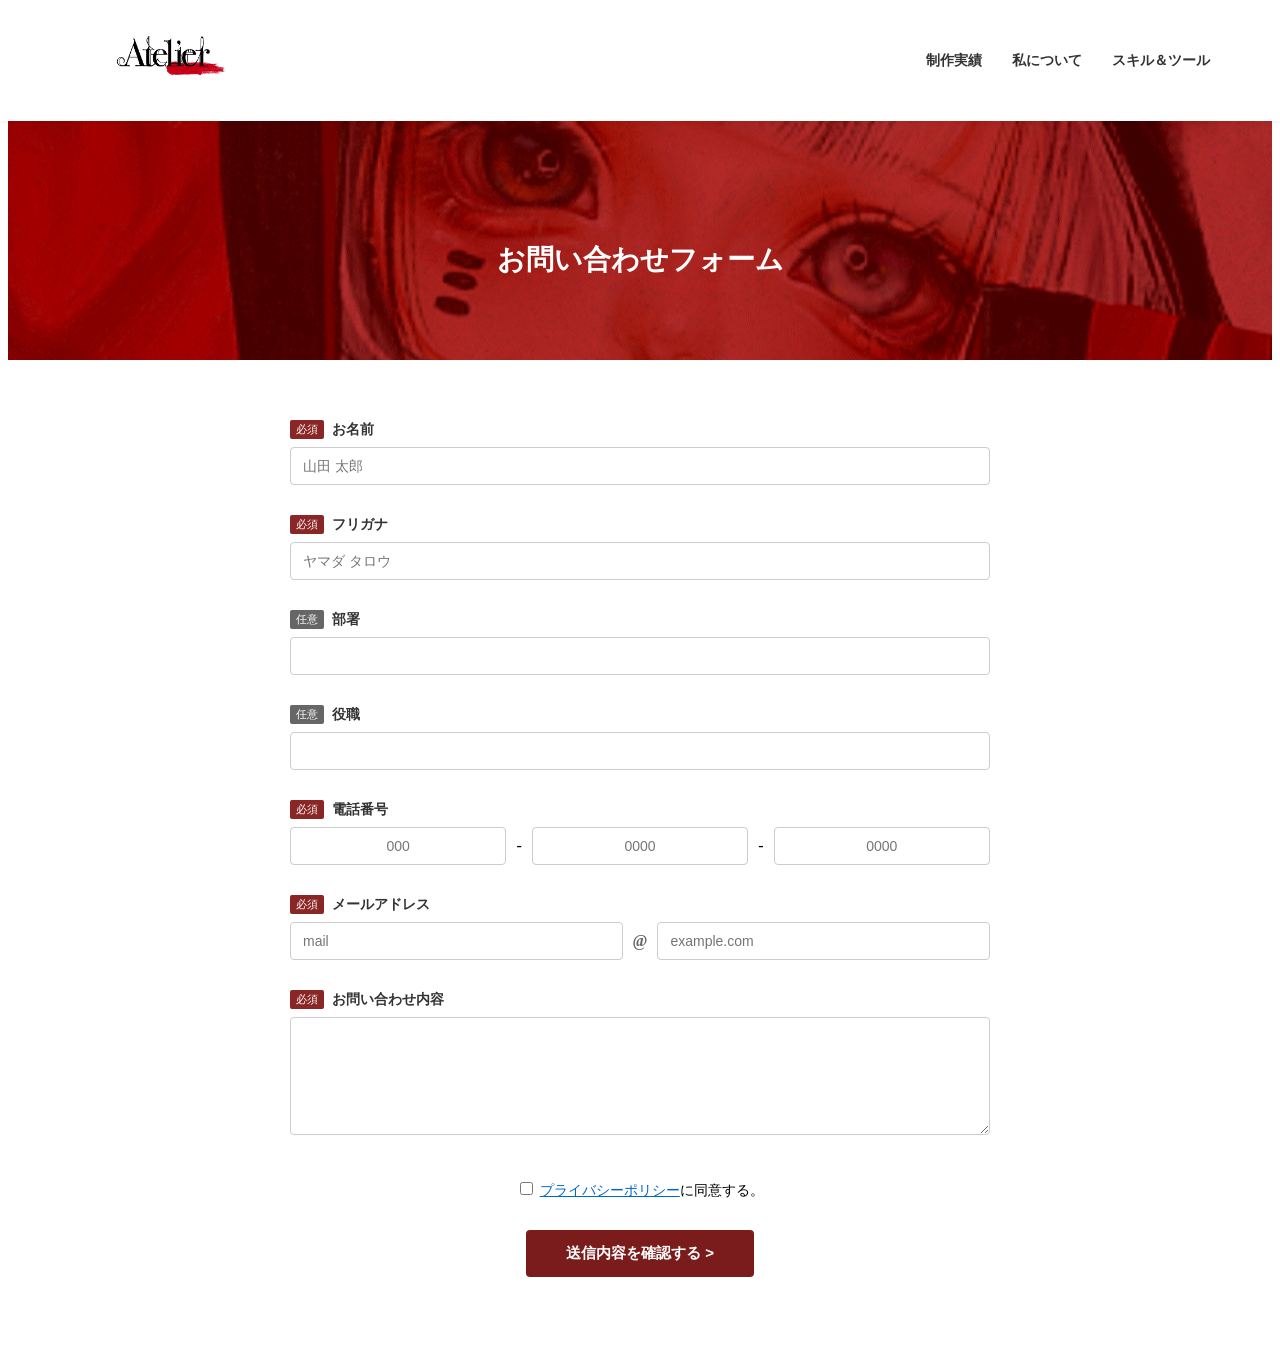
==== commit efeee77a: "Add files via upload" ====
--- a/contact/index.html
+++ b/contact/index.html
@@ -4,7 +4,7 @@
   <meta charset="UTF-8">
   <meta name="viewport" content="width=device-width, initial-scale=1.0">
   <title>お問い合わせ - Atelier</title>
-  <link rel="stylesheet" href="../style.css">
+<link rel="stylesheet" href="style.css">
 </head>
 <body>
     <!-- ヘッダー -->
@@ -12,7 +12,7 @@
         <div class="header-container">
             <!-- ロゴ -->
             <h1 class="logo">
-                <a href="../index.html"><img src="../images/images/header.png" alt="Atelier"></a>
+                <a href="../index.html"><img src="../images/header.png" alt="Atelier"></a>
             </h1>
             
             <!-- PC用のナビゲーション -->
--- a/contact/style.css
+++ b/contact/style.css
@@ -0,0 +1,398 @@
+/* 全体のコンテナ */
+.contact-page {
+  width: 100%;
+  padding-bottom: 80px;
+}
+
+/* ヘッダー画像・タイトル部分 */
+.contact-hero {
+  background-image: url('images/obi2.png'); /* サンプルの背景画像に合わせて調整 */
+  background-size: cover;
+  background-position: center;
+  height: 200px;
+  display: flex;
+  align-items: center;
+  justify-content: center;
+  position: relative;
+}
+.contact-hero::after {
+  content: '';
+  position: absolute;
+  top: 0; left: 0; width: 100%; height: 100%;
+}
+.contact-hero h1 {
+  color: #ffffff;
+  font-size: 28px;
+  font-weight: bold;
+  z-index: 1;
+}
+
+/* フォーム全体の外枠 */
+.contact-form {
+  max-width: 700px;
+  margin: 60px auto 0;
+  padding: 0 20px;
+}
+
+/* 各入力項目の行 */
+.contact-form .form-item {
+  margin-bottom: 30px;
+}
+
+/* 必須・任意ラベルのエリア */
+.form-label-area {
+  display: flex;
+  align-items: center;
+  gap: 8px;
+  margin-bottom: 8px;
+}
+
+/* 必須タグ（赤茶色系） */
+.required {
+  background-color: #8B2626;
+  color: #ffffff;
+  font-size: 11px;
+  padding: 2px 6px;
+  border-radius: 2px;
+}
+
+/* 任意タグ（グレー系） */
+.optional {
+  background-color: #666666;
+  color: #ffffff;
+  font-size: 11px;
+  padding: 2px 6px;
+  border-radius: 2px;
+}
+
+.form-label-area label {
+  font-size: 14px;
+  font-weight: bold;
+  color: #333333;
+}
+
+/* 入力欄（テキストボックス・テキストエリア）の共通デザイン */
+.contact-form input[type="text"],
+.contact-form input[type="email"],
+.contact-form textarea {
+  width: 100%;
+  padding: 10px 12px;
+  border: 1px solid #cccccc;
+  border-radius: 4px;
+  font-size: 14px;
+  box-sizing: border-box;
+  outline: none;
+}
+.contact-form input:focus,
+.contact-form textarea:focus {
+  border-color: #8B2626;
+}
+
+/* 電話番号の3分割レイアウト */
+.tel-inputs {
+  display: flex;
+  align-items: center;
+  gap: 10px;
+}
+.tel-inputs input {
+  text-align: center;
+}
+
+/* メールアドレスのレイアウト (@マーク挟み) */
+.email-inputs {
+  display: flex;
+  align-items: center;
+  gap: 10px;
+}
+.email-inputs .at {
+  color: #666666;
+  font-weight: bold;
+}
+
+/* プライバシーポリシー */
+.form-privacy {
+  text-align: center;
+  margin: 40px 0 30px;
+  font-size: 14px;
+}
+.form-privacy a {
+  color: #0066cc;
+  text-decoration: underline;
+}
+
+/* 送信ボタン（ワインレッド系のボタン） */
+.form-submit {
+  text-align: center;
+}
+.form-submit button {
+  background-color: #7A1C1C;
+  color: #ffffff;
+  border: none;
+  padding: 14px 40px;
+  font-size: 15px;
+  font-weight: bold;
+  border-radius: 4px;
+  cursor: pointer;
+  transition: opacity 0.3s;
+}
+.form-submit button:hover {
+  opacity: 0.8;
+}
+
+/* ヘッダー全体を上部に固定し、背景を白くする */
+header.site-header,
+.site-header {
+  position: fixed;
+  top: 0;
+  left: 0;
+  width: 100%;
+  background-color: #ffffff;
+  z-index: 999;
+  box-shadow: 0 2px 4px rgba(0,0,0,0.05); /* うっすら影をつけて見栄えを良くする */
+}
+
+/* ヘッダーの中身を左右に配置するコンテナ */
+.header-container {
+  max-width: 1200px;
+  margin: 0 auto;
+  padding: 15px 30px;
+  display: flex;
+  align-items: center;
+  justify-content: space-between; /* 左右に分ける */
+  box-sizing: border-box;
+}
+
+/* ロゴのサイズ調整 */
+.logo img {
+  height: 40px; /* お好みの高さに調整してください */
+  width: auto;
+}
+
+/* PC用のナビゲーションを横並びにする */
+.header-nav ul {
+  display: flex;
+  align-items: center;
+  list-style: none;
+  gap: 30px; /* メニュー同士の間隔 */
+  margin: 0;
+  padding: 0;
+}
+
+.header-nav a {
+  text-decoration: none;
+  color: #333333;
+  font-size: 14px;
+  font-weight: bold;
+}
+
+/* 右端の赤いお問い合わせボタンのデザイン */
+.header-contact-btn {
+  background-color: #8B2626; /* 赤茶色のボタン */
+  color: #ffffff !important;
+  padding: 10px 20px;
+  border-radius: 4px;
+  display: flex;
+  align-items: center;
+  gap: 8px;
+  transition: opacity 0.3s;
+}
+
+.header-contact-btn:hover {
+  opacity: 0.8;
+}
+
+/* 固定したヘッダーの下にコンテンツが潜り込まないようにする余白 */
+body {
+  margin-top: 80px; /* ヘッダーの高さに合わせて調整 */
+}
+
+/* --- スマホ用の基本設定（画面幅が狭いとき） --- */
+
+/* デフォルト（PC表示）ではスマホ用ボタンやメニューを非表示にする */
+.header-contact-btn-sp,
+.hamburger-menu,
+.sp-menu {
+  display: none;
+}
+
+/* 画面幅が狭い場合（例: 768px以下）の切り替え */
+@media screen and (max-width: 768px) {
+  
+  /* PC用のメニューを非表示にする */
+  .header-nav {
+    display: none;
+  }
+
+  /* スマホ用のお問い合わせボタンを表示する（必要に応じて） */
+  .header-contact-btn-sp {
+    display: inline-flex;
+    align-items: center;
+    background-color: #8B2626;
+    color: #ffffff;
+    padding: 8px 12px;
+    font-size: 12px;
+    border-radius: 4px;
+    text-decoration: none;
+    gap: 4px;
+  }
+
+  /* ハンバーガーメニュー（三本線）を表示する */
+  .hamburger-menu {
+    display: flex;
+    flex-direction: column;
+    justify-content: space-between;
+    width: 28px;
+    height: 20px;
+    cursor: pointer;
+    z-index: 1000;
+  }
+
+  .hamburger-menu span {
+    display: block;
+    width: 100%;
+    height: 2px;
+    background-color: #333333;
+    transition: 0.3s;
+  }
+
+  /* スマホ用ドロワーメニュー（三本線を押したときに開く全画面などのメニュー） */
+  .sp-menu {
+    position: fixed;
+    top: 0;
+    right: -100%; /* 初期状態では画面の外に隠しておく */
+    width: 100%;
+    height: 100vh;
+    background-color: rgba(255, 255, 255, 0.95);
+    display: flex;
+    justify-content: center;
+    align-items: center;
+    transition: right 0.3s ease;
+    z-index: 998;
+  }
+
+  /* メニューが開いたときのクラス（JavaScriptなどで付与する場合） */
+  .sp-menu.is-active {
+    right: 0;
+  }
+
+  .sp-menu-content {
+    text-align: center;
+  }
+
+  .sp-menu-contact-btn {
+    display: inline-flex;
+    align-items: center;
+    background-color: #8B2626;
+    color: #ffffff;
+    padding: 12px 24px;
+    font-size: 16px;
+    border-radius: 4px;
+    text-decoration: none;
+    gap: 8px;
+  }
+}
+/* body全体、またはお問い合わせページのメインビジュアルに上の余白を空ける */
+body {
+  margin-top: 80px; /* ヘッダーの高さに合わせて（70px〜90px程度で調整） */
+}
+.contact-hero {
+  padding-top: 80px; /* ヘッダーが被らないように十分な余白を空ける（数値はヘッダーの高さに合わせて調整） */
+}
+/* bodyに menu-open がついたときにスマホ用ドロワーメニューを表示する */
+body.menu-open .sp-menu {
+  right: 0; /* 画面内に出現させる */
+}
+
+/* ついでに、ハンバーガーボタン自体を「×」の形に変形させたい場合（任意） */
+body.menu-open .hamburger-menu span:nth-child(1) {
+  transform: translateY(9px) rotate(45deg);
+}
+body.menu-open .hamburger-menu span:nth-child(2) {
+  opacity: 0;
+}
+body.menu-open .hamburger-menu span:nth-child(3) {
+  transform: translateY(-9px) rotate(-45deg);
+}
+/* スマホ用メニュー内のリンクの文字色と下線を消す */
+.sp-menu-content a {
+  text-decoration: none; /* 下線を消す */
+  color: #333333; /* 文字を黒色にする（または好みの色コード） */
+}
+
+/* リンクにマウスを乗せたときのスタイル（任意） */
+.sp-menu-content a:hover {
+  opacity: 0.7; /* 少し薄くする */
+}
+/* スマホ用メニュー全体を中央揃えにする */
+.sp-menu-content {
+  width: 100%;
+  display: flex;
+  flex-direction: column;
+  align-items: center; /* 中身をすべて中央に寄せる */
+  text-align: center;
+}
+
+/* メニューリストの点（・）を消して中央に配置する */
+.sp-menu-list {
+  list-style: none; /* 点を消す */
+  padding: 0;
+  margin: 0 0 40px; /* 下に少し余白を空ける */
+  width: 100%;
+}
+
+.sp-menu-list li {
+  margin-bottom: 20px; /* メニュー項目同士の間隔 */
+}
+
+/* リンクの文字色を黒、下線なしにする（念の為） */
+.sp-menu-list a {
+  color: #333333;
+  text-decoration: none;
+}
+
+/* お問い合わせボタンを中央に配置する */
+.sp-menu-contact-btn {
+  display: flex;
+  justify-content: center; /* ボタン内のアイコンと文字を中央揃え */
+  margin: 0 auto;
+}
+
+/* スマホ用メニュー全体のコンテナ（中央揃えの基点） */
+.sp-menu-content {
+  display: flex;
+  flex-direction: column;
+  align-items: center; /* 中身をすべて中央に寄せる */
+  justify-content: center; /* 縦方向も中央に（必要に応じて） */
+  width: 100%;
+  padding: 60px 0; /* 上下に広い余白を設ける */
+}
+
+/* メニューリスト本体 */
+.sp-menu-list {
+  list-style: none;
+  padding: 0;
+  margin: 0 0 40px; /* リストの下にボタン用の余白を空ける */
+  width: 100%;
+  text-align: center; /* 文字を中央揃え */
+}
+
+/* 各メニュー項目のリンク */
+.sp-menu-list a {
+  display: block; /* リンク全体をクリック可能にする */
+  padding: 15px 0; /* 上下のパディングを広げて、項目を大きく見せる */
+  font-size: 18px; /* 文字サイズを大きくする（参考画像に合わせて調整） */
+  font-weight: bold; /* 太字にする */
+  color: #333333; /* 文字色を黒にする */
+  text-decoration: none; /* 下線を消す */
+  transition: opacity 0.3s;
+}
+
+.sp-menu-list a:hover {
+  opacity: 0.7;
+}
+
+/* お問い合わせボタンの調整（もしリストの下にある場合） */
+.sp-menu-contact-btn {
+  display: inline-flex; /* ボタンのサイズを内容に合わせる */
+  margin: 0 auto; /* 中央に配置 */
+}
